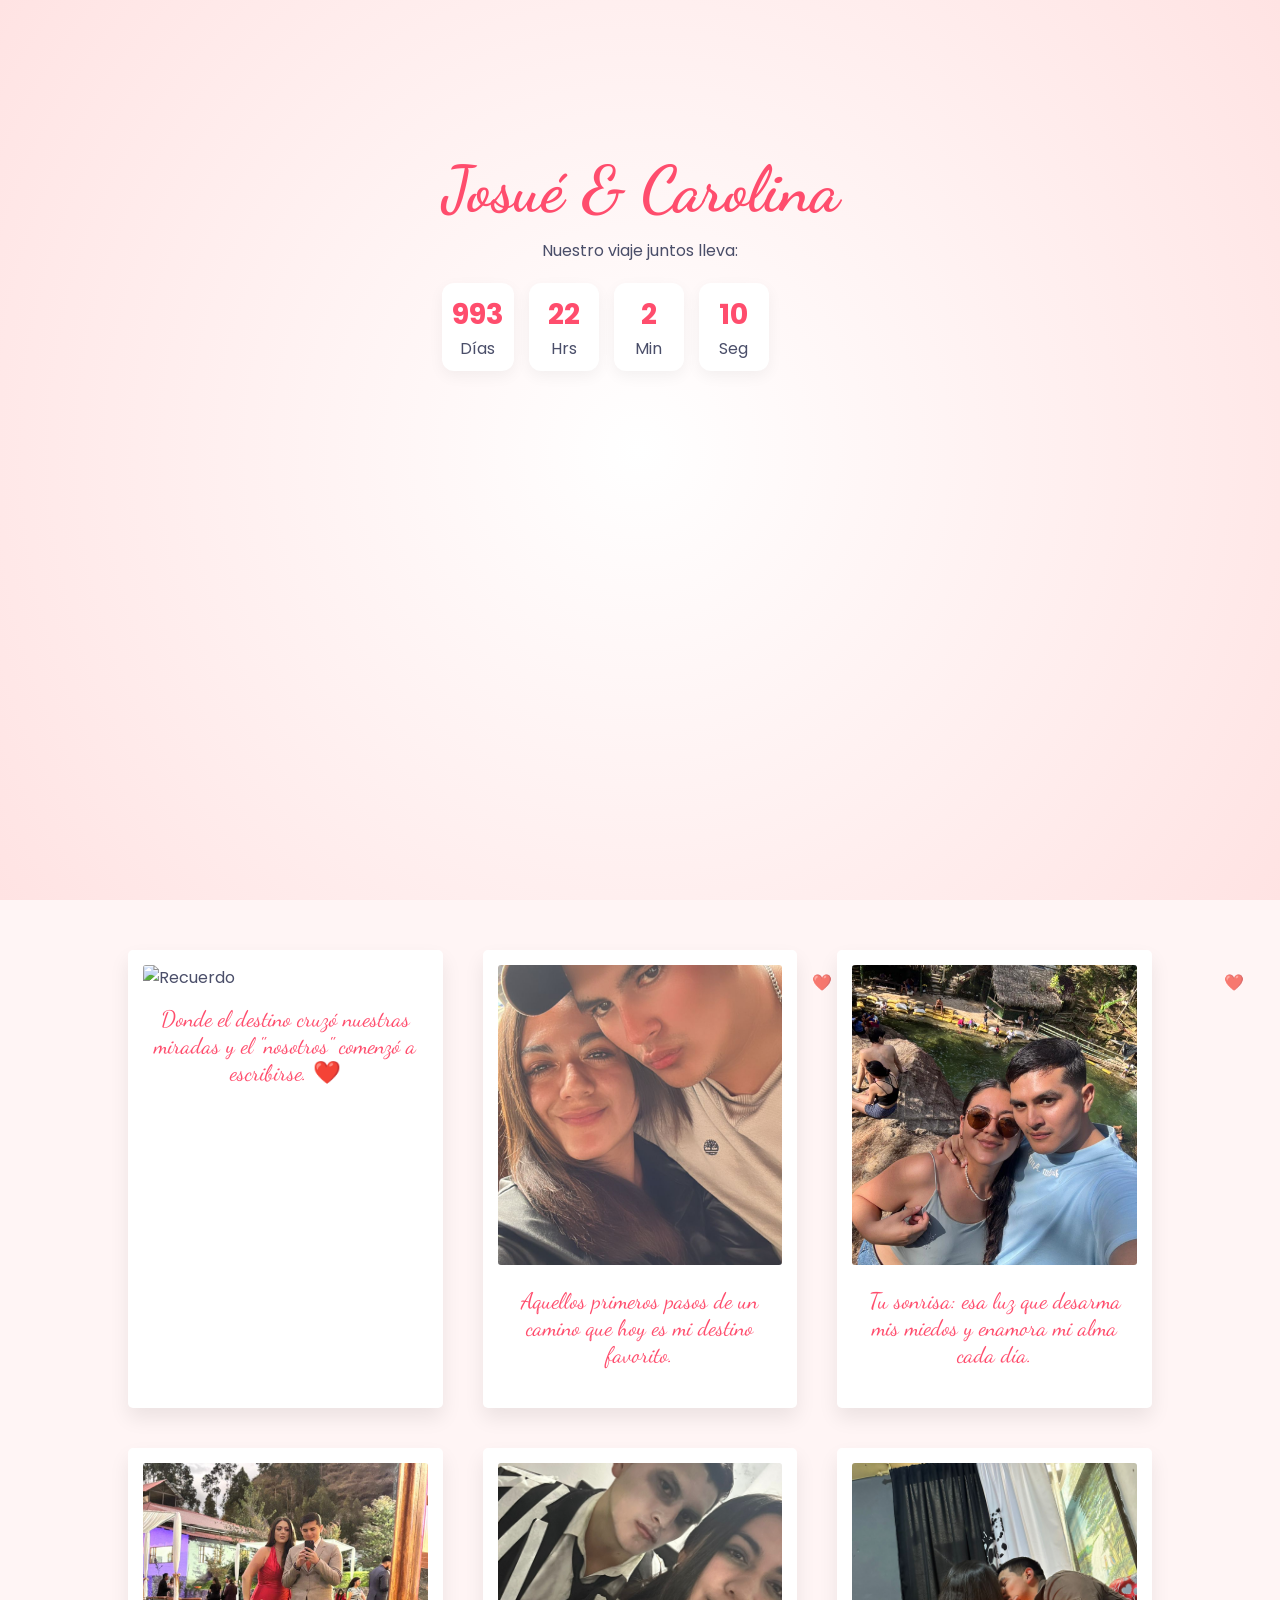
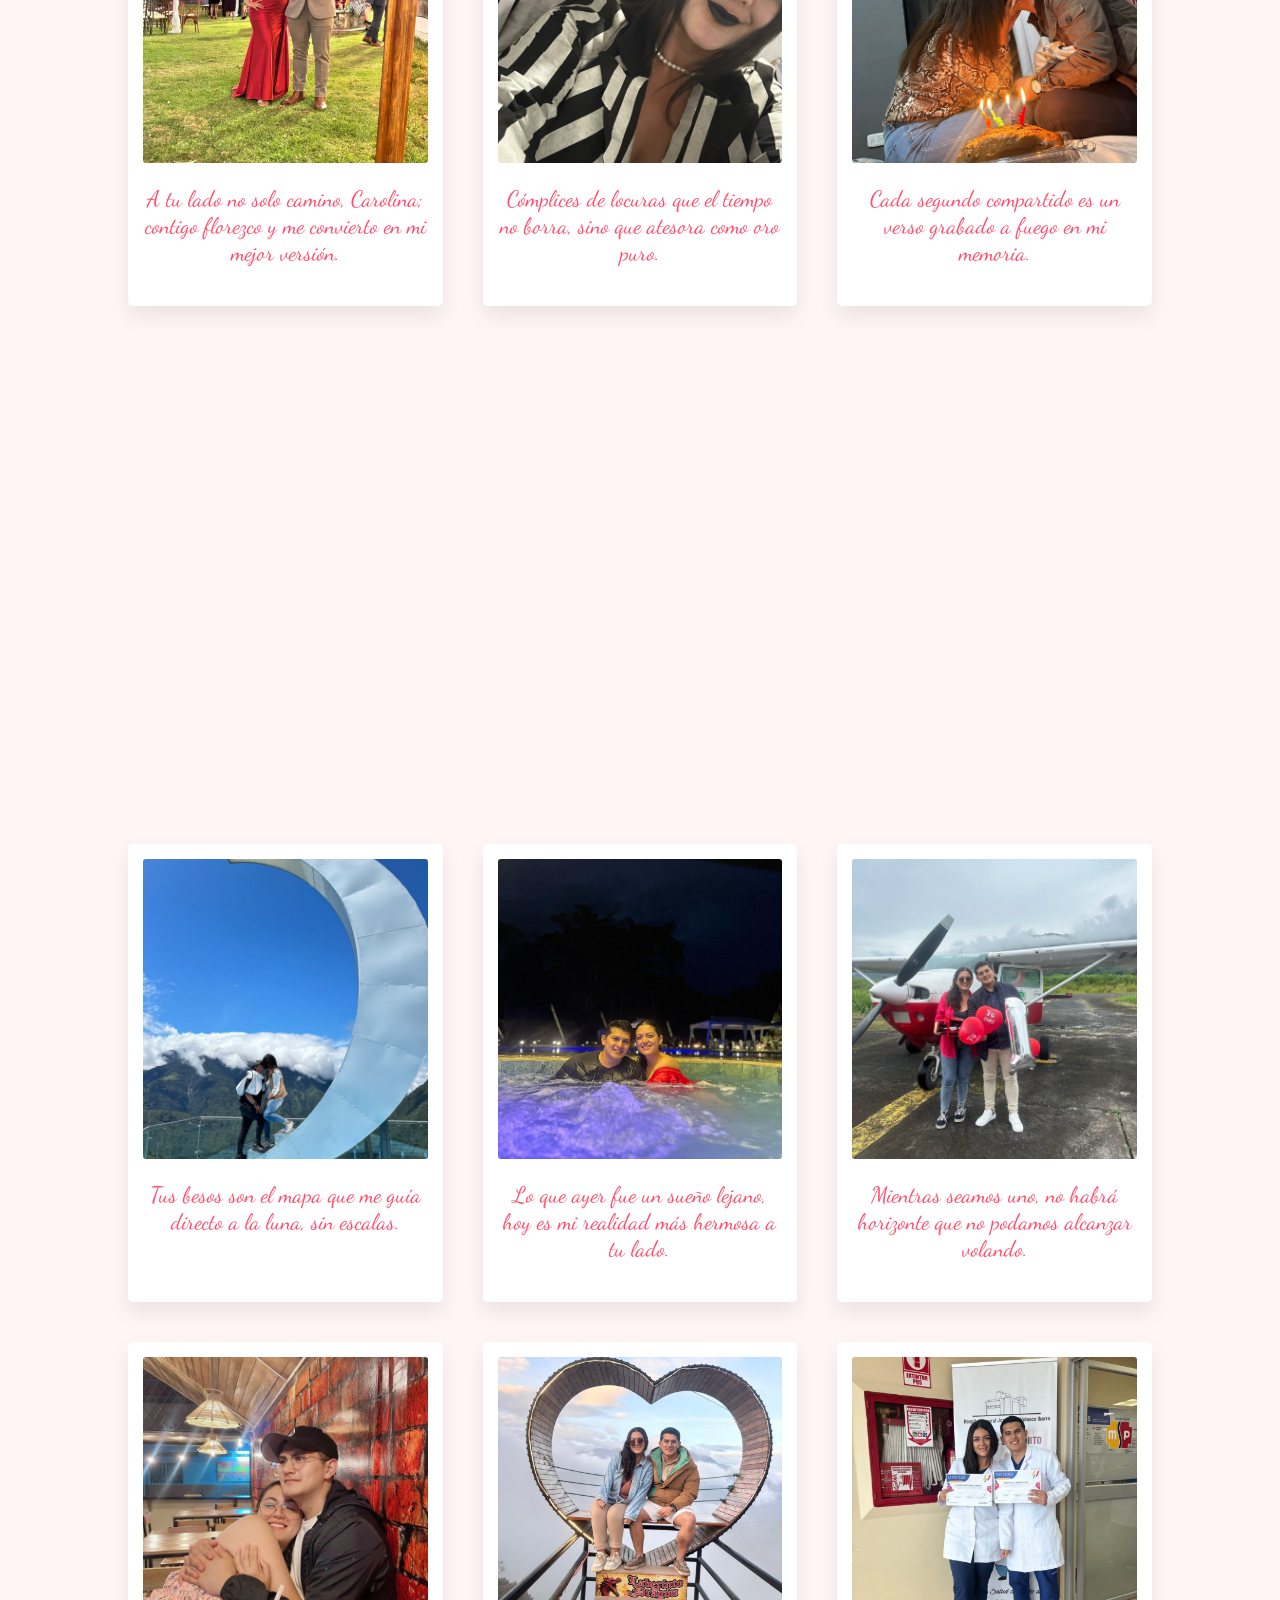
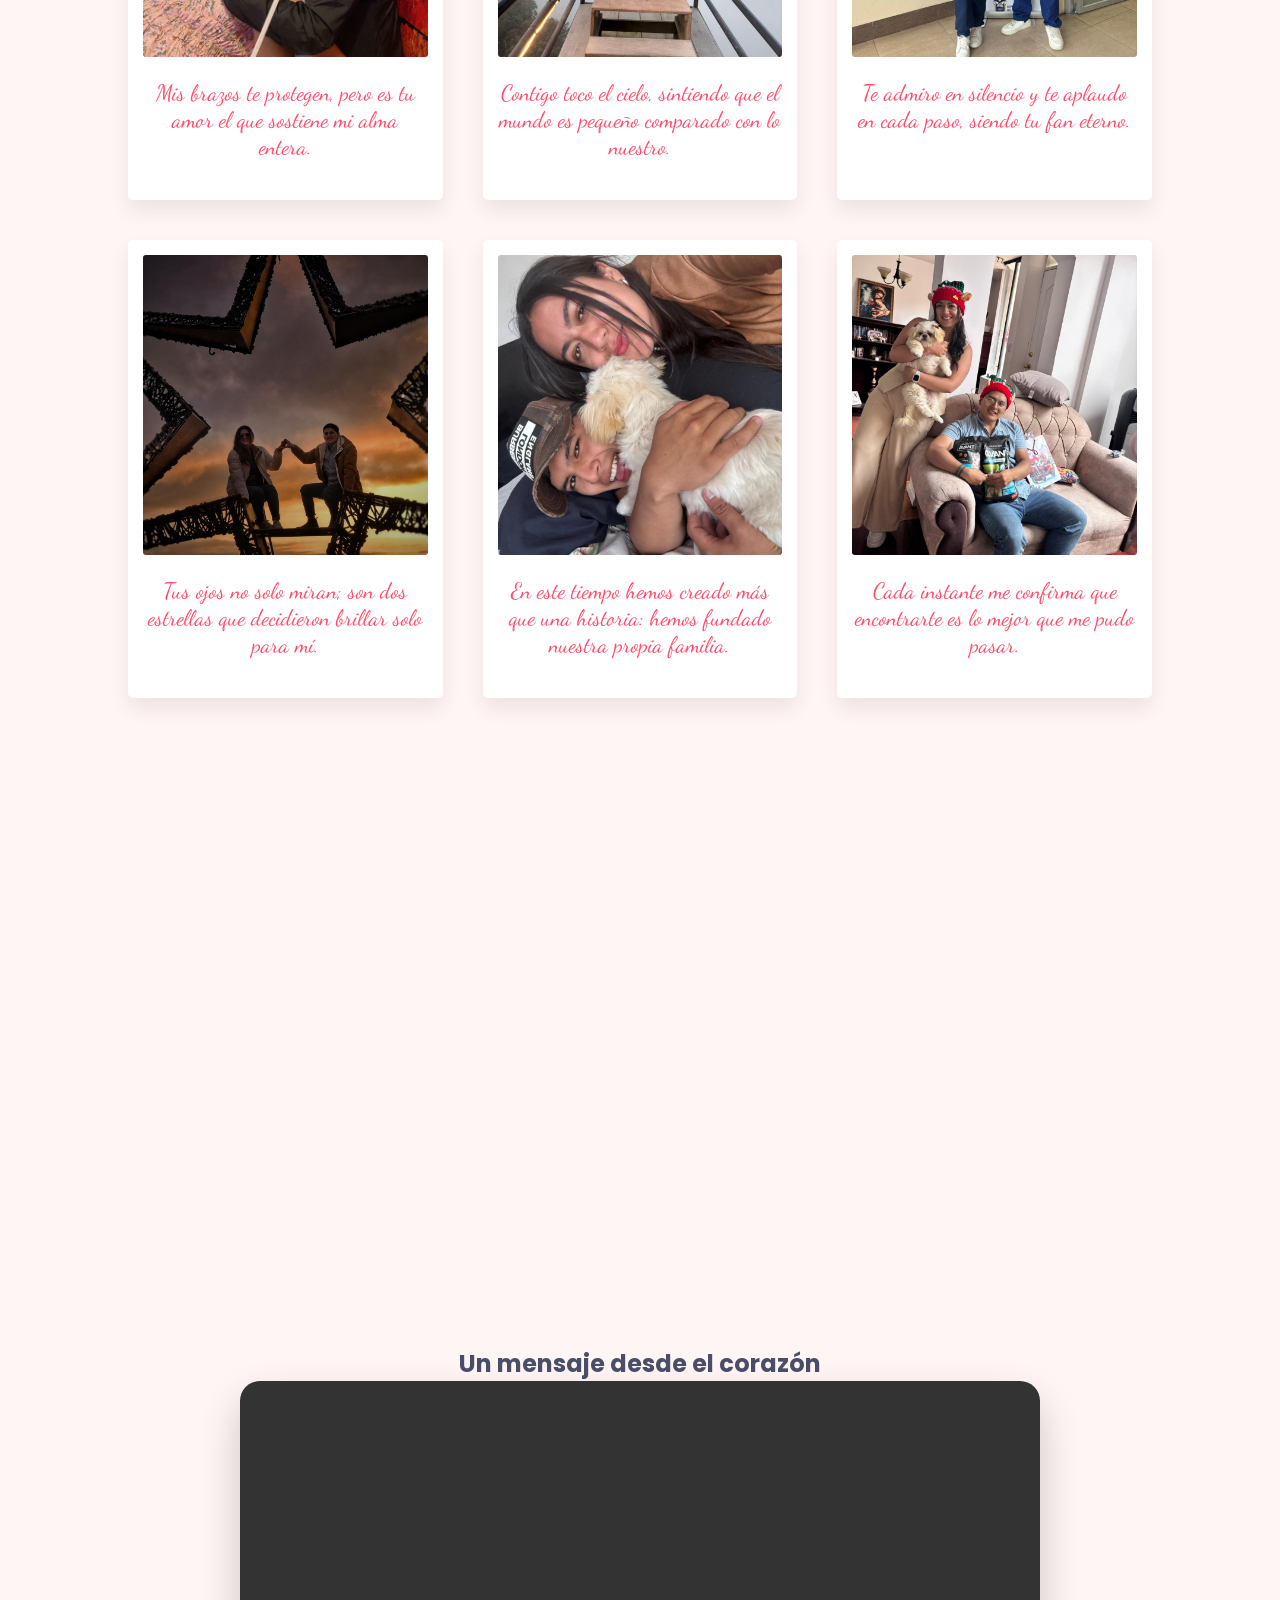
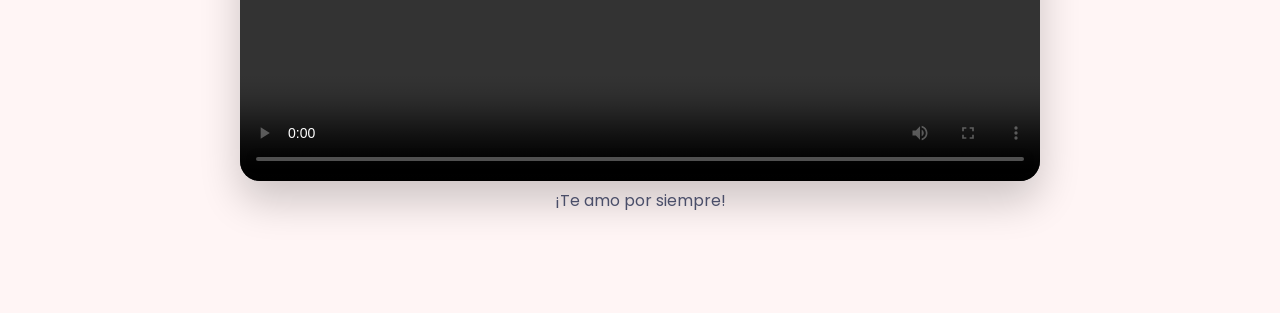
==== index.html @ 1341427d "v1 v1 falta video" ====
<!DOCTYPE html>
<html lang="es">
<head>
    <meta charset="UTF-8">
    <meta name="viewport" content="width=device-width, initial-scale=1.0">
    <title>Feliz 2do Aniversario - J & C</title>
    <link rel="stylesheet" href="estilos.css">
    <link href="https://fonts.googleapis.com/css2?family=Dancing+Script:wght@600&family=Poppins:wght@300;400;600&display=swap" rel="stylesheet">
</head>
<body>

    <div id="heart-container"></div>

    <header class="hero">
        <div class="hero-content">
            <h1 class="main-title">Josué & Carolina</h1>
            <p class="subtitle">Nuestro viaje juntos lleva:</p>
            
            <div id="timer" class="timer">
                <div class="timer-segment"><span id="days">00</span><p>Días</p></div>
                <div class="timer-segment"><span id="hours">00</span><p>Hrs</p></div>
                <div class="timer-segment"><span id="minutes">00</span><p>Min</p></div>
                <div class="timer-segment"><span id="seconds">00</span><p>Seg</p></div>
            </div>

            <div class="spotify-card">
                <iframe data-testid="embed-iframe" style="border-radius:12px" src="https://open.spotify.com/embed/track/3kcr3teEgyTOVIAxMPOPeO?utm_source=generator" width="100%" height="352" frameBorder="0" allowfullscreen="" allow="autoplay; clipboard-write; encrypted-media; fullscreen; picture-in-picture" loading="lazy"></iframe>            </div>
        </div>
    </header>

    <main id="gallery" class="photo-grid"></main>

    <section class="video-container">
        <h2>Un mensaje desde el corazón</h2>
        <div class="video-box">
            <video controls>
                <source src="images/nuestro-video.mp4" type="video/mp4">
            </video>
        </div>
        <p class="final-tag">¡Te amo por siempre!</p>
    </section>

    <script src="efectos.js"></script>
</body>
</html>
---- estilos.css ----
:root {
    --bg-color: #fff5f5;
    --accent: #ff4d6d;
    --text: #4a4e69;
}

* { margin: 0; padding: 0; box-sizing: border-box; scroll-behavior: smooth; }

body {
    background-color: var(--bg-color);
    font-family: 'Poppins', sans-serif;
    color: var(--text);
    overflow-x: hidden;
}

.main-title {
    font-family: 'Dancing Script', cursive;
    font-size: 4rem;
    color: var(--accent);
    margin-bottom: 10px;
}

.hero {
    height: 100vh;
    display: flex;
    flex-direction: column;
    justify-content: center;
    align-items: center;
    text-align: center;
    background: radial-gradient(circle, #ffffff 0%, #ffe3e3 100%);
}

/* Grilla de fotos */
.photo-grid {
    display: grid;
    grid-template-columns: repeat(auto-fit, minmax(300px, 1fr));
    gap: 40px;
    padding: 50px 10%;
    max-width: 1400px;
    margin: 0 auto;
}

/* Estilo de cada tarjeta de foto */
.photo-card {
    background: white;
    padding: 15px;
    padding-bottom: 40px; /* Espacio para el texto tipo Polaroid */
    box-shadow: 0 10px 20px rgba(0,0,0,0.08);
    border-radius: 5px;
    opacity: 0;
    transform: translateY(50px) rotate(2deg);
    transition: all 0.8s ease-out;
}

.photo-card.visible {
    opacity: 1;
    transform: translateY(0) rotate(0deg);
}

.photo-card img {
    width: 100%;
    height: 300px;
    object-fit: cover;
    border-radius: 3px;
    margin-bottom: 15px;
}

.photo-card p {
    font-family: 'Dancing Script', cursive;
    font-size: 1.4rem;
    text-align: center;
    color: var(--accent);
}

/* Contador */
.timer { display: flex; gap: 15px; margin: 20px 0; }
.timer-segment { background: white; padding: 10px; border-radius: 12px; min-width: 70px; box-shadow: 0 5px 15px rgba(0,0,0,0.05); }
.timer-segment span { font-size: 1.8rem; font-weight: bold; color: var(--accent); }

/* Corazones */
.heart { position: fixed; top: -20px; color: var(--accent); z-index: -1; animation: fall linear forwards; }
@keyframes fall { to { transform: translateY(110vh); } }

.video-container { text-align: center; padding: 100px 20px; }
.video-box video { width: 100%; max-width: 800px; border-radius: 20px; box-shadow: 0 20px 40px rgba(0,0,0,0.2); }
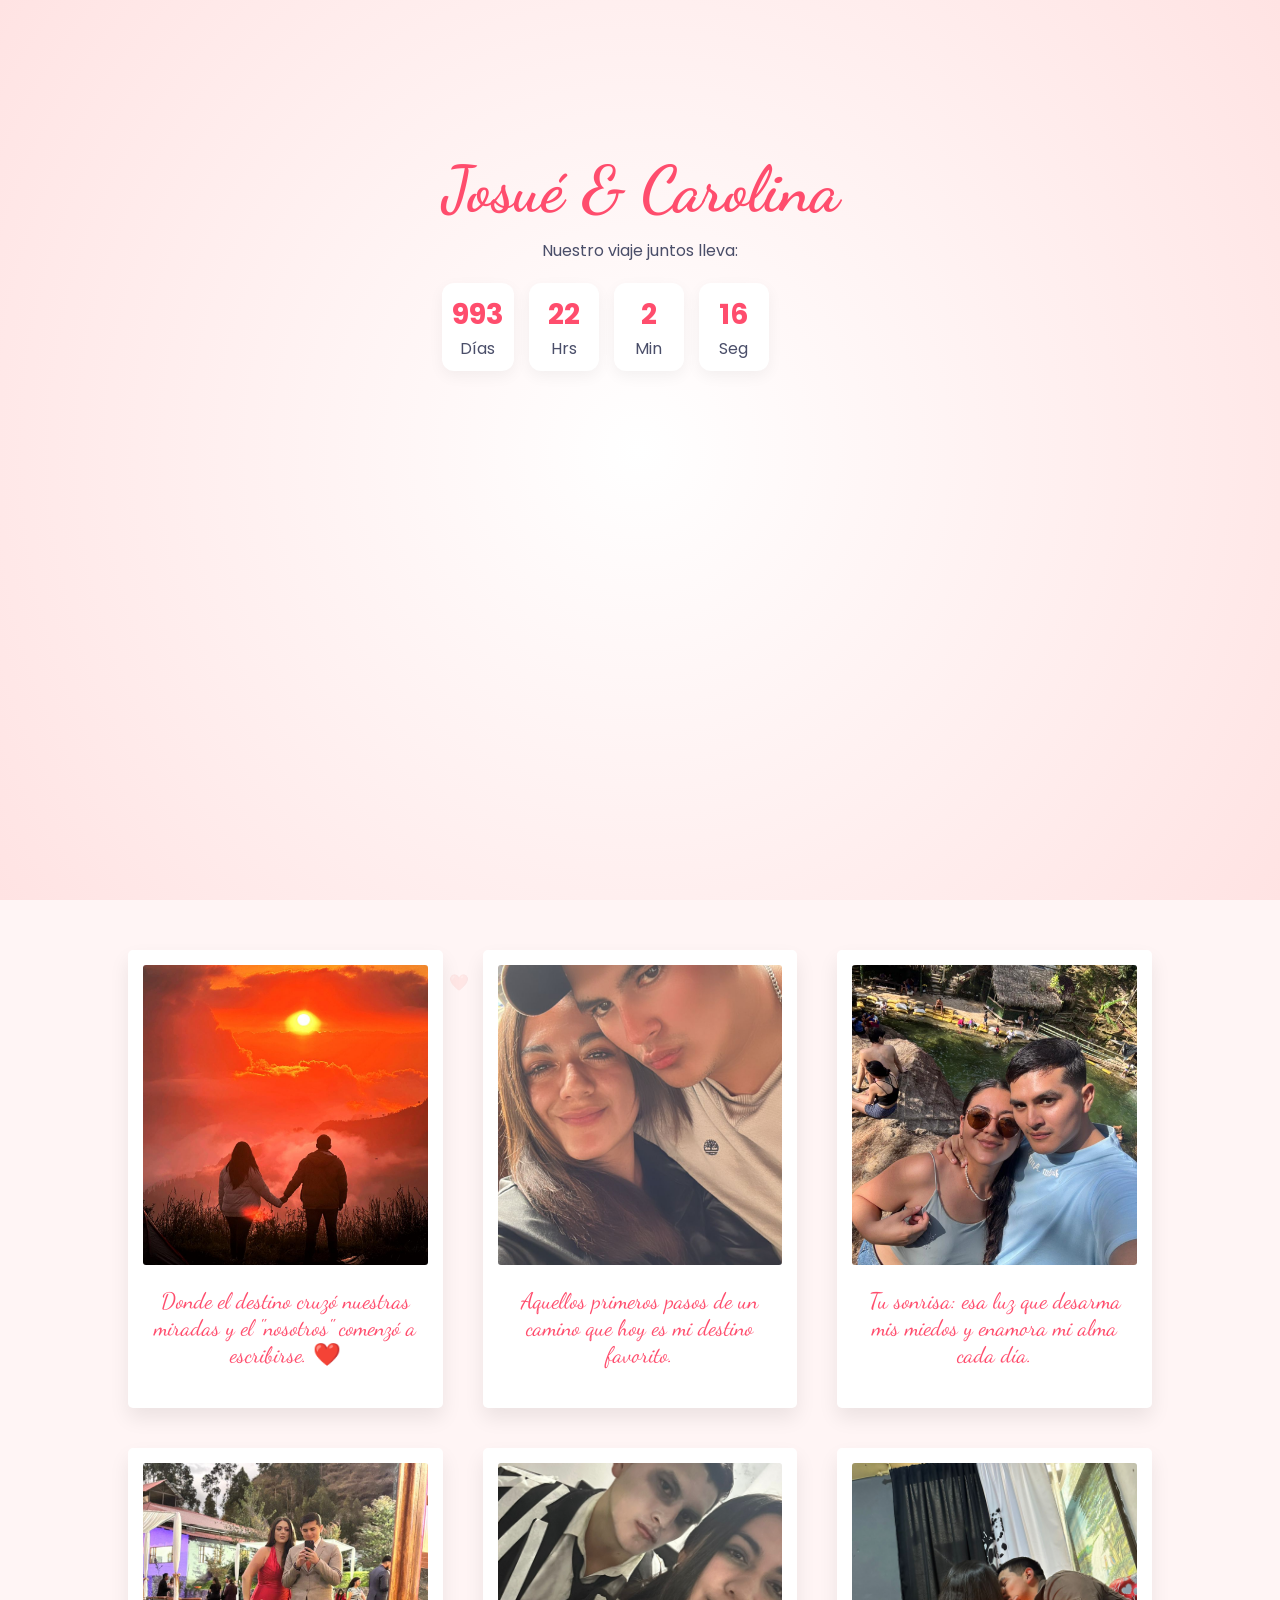
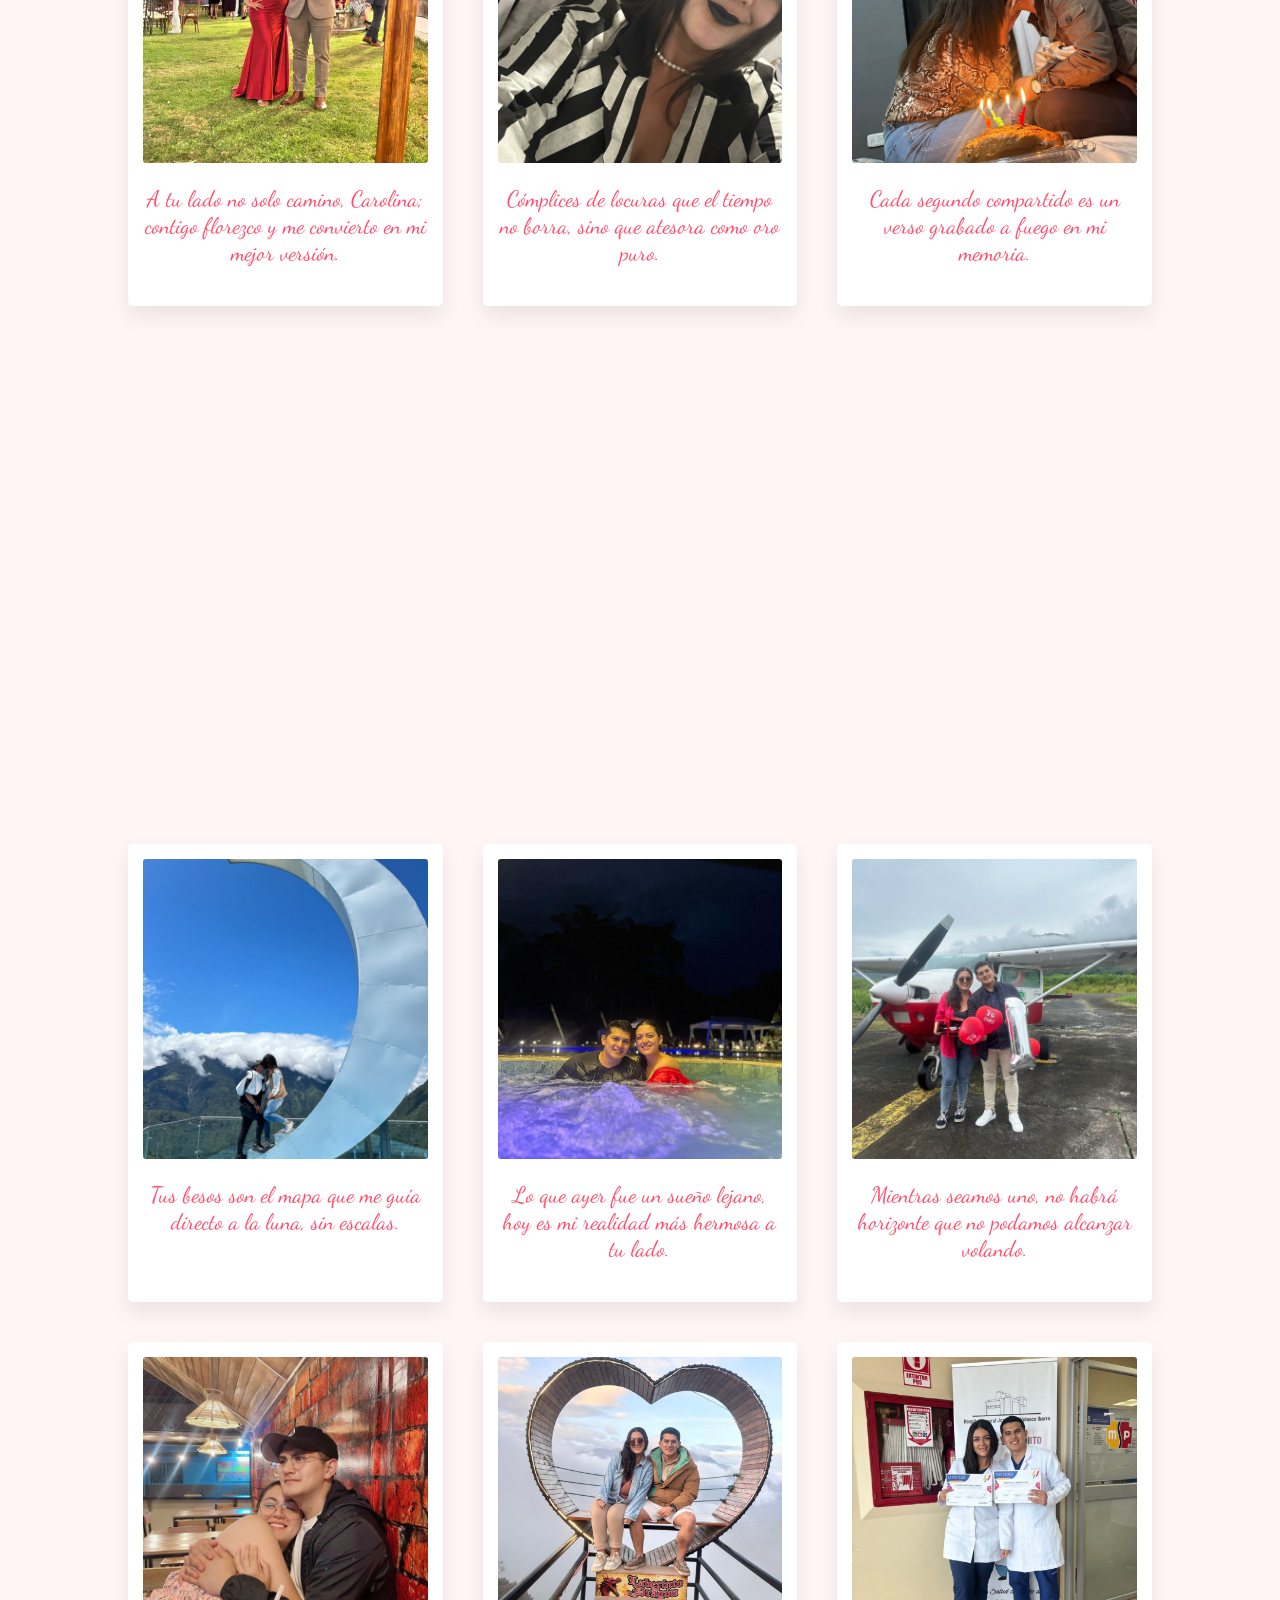
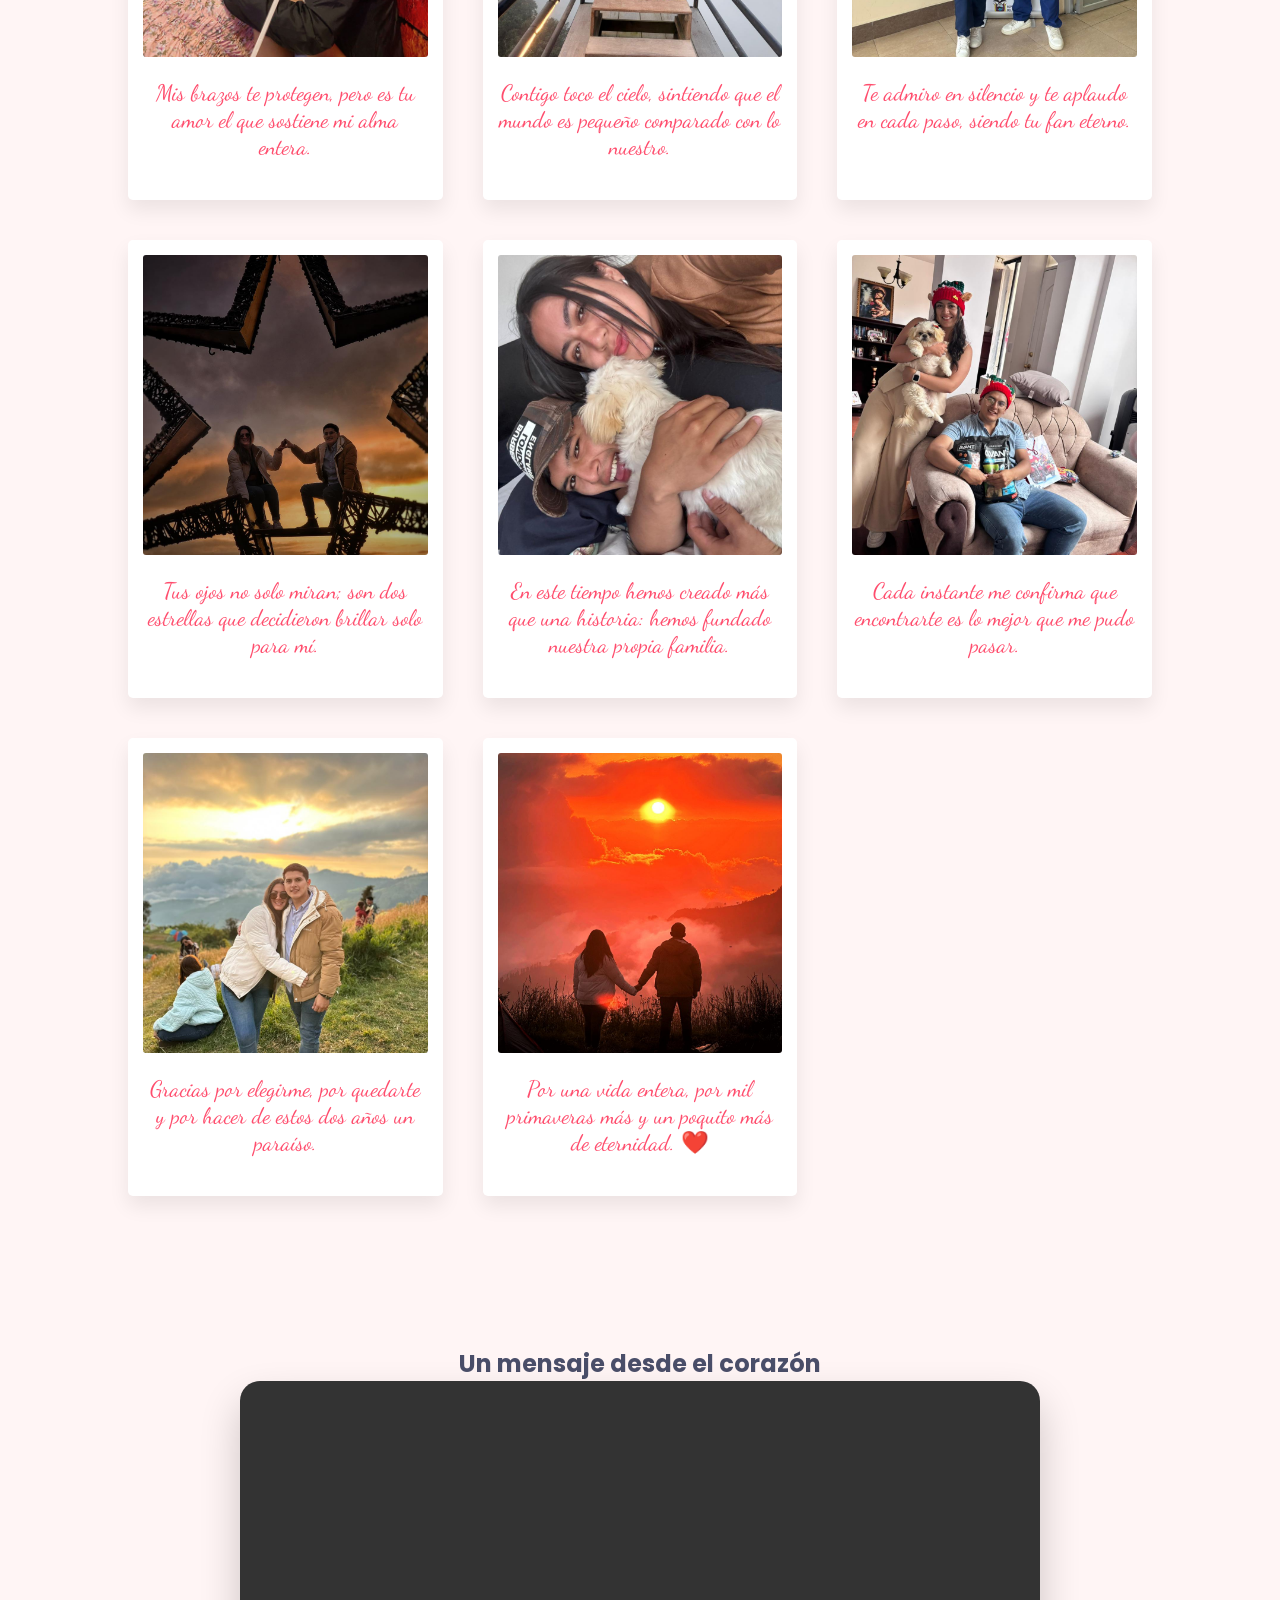
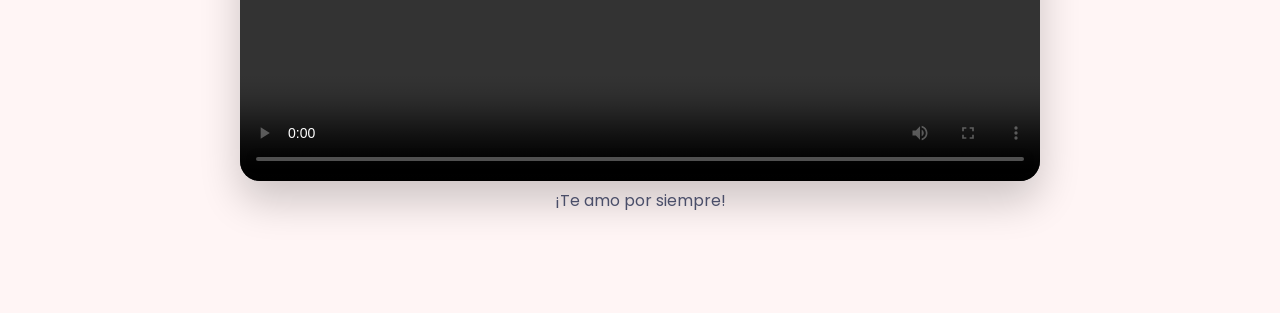
==== commit 452284c6: "Update index.html" ====
--- a/index.html
+++ b/index.html
@@ -1,6 +1,7 @@
 <!DOCTYPE html>
 <html lang="es">
 <head>
+        <link rel="icon" type="image/png" href="images/favicon.png">
     <meta charset="UTF-8">
     <meta name="viewport" content="width=device-width, initial-scale=1.0">
     <title>Feliz 2do Aniversario - J & C</title>
@@ -42,4 +43,4 @@
 
     <script src="efectos.js"></script>
 </body>
-</html>+</html>
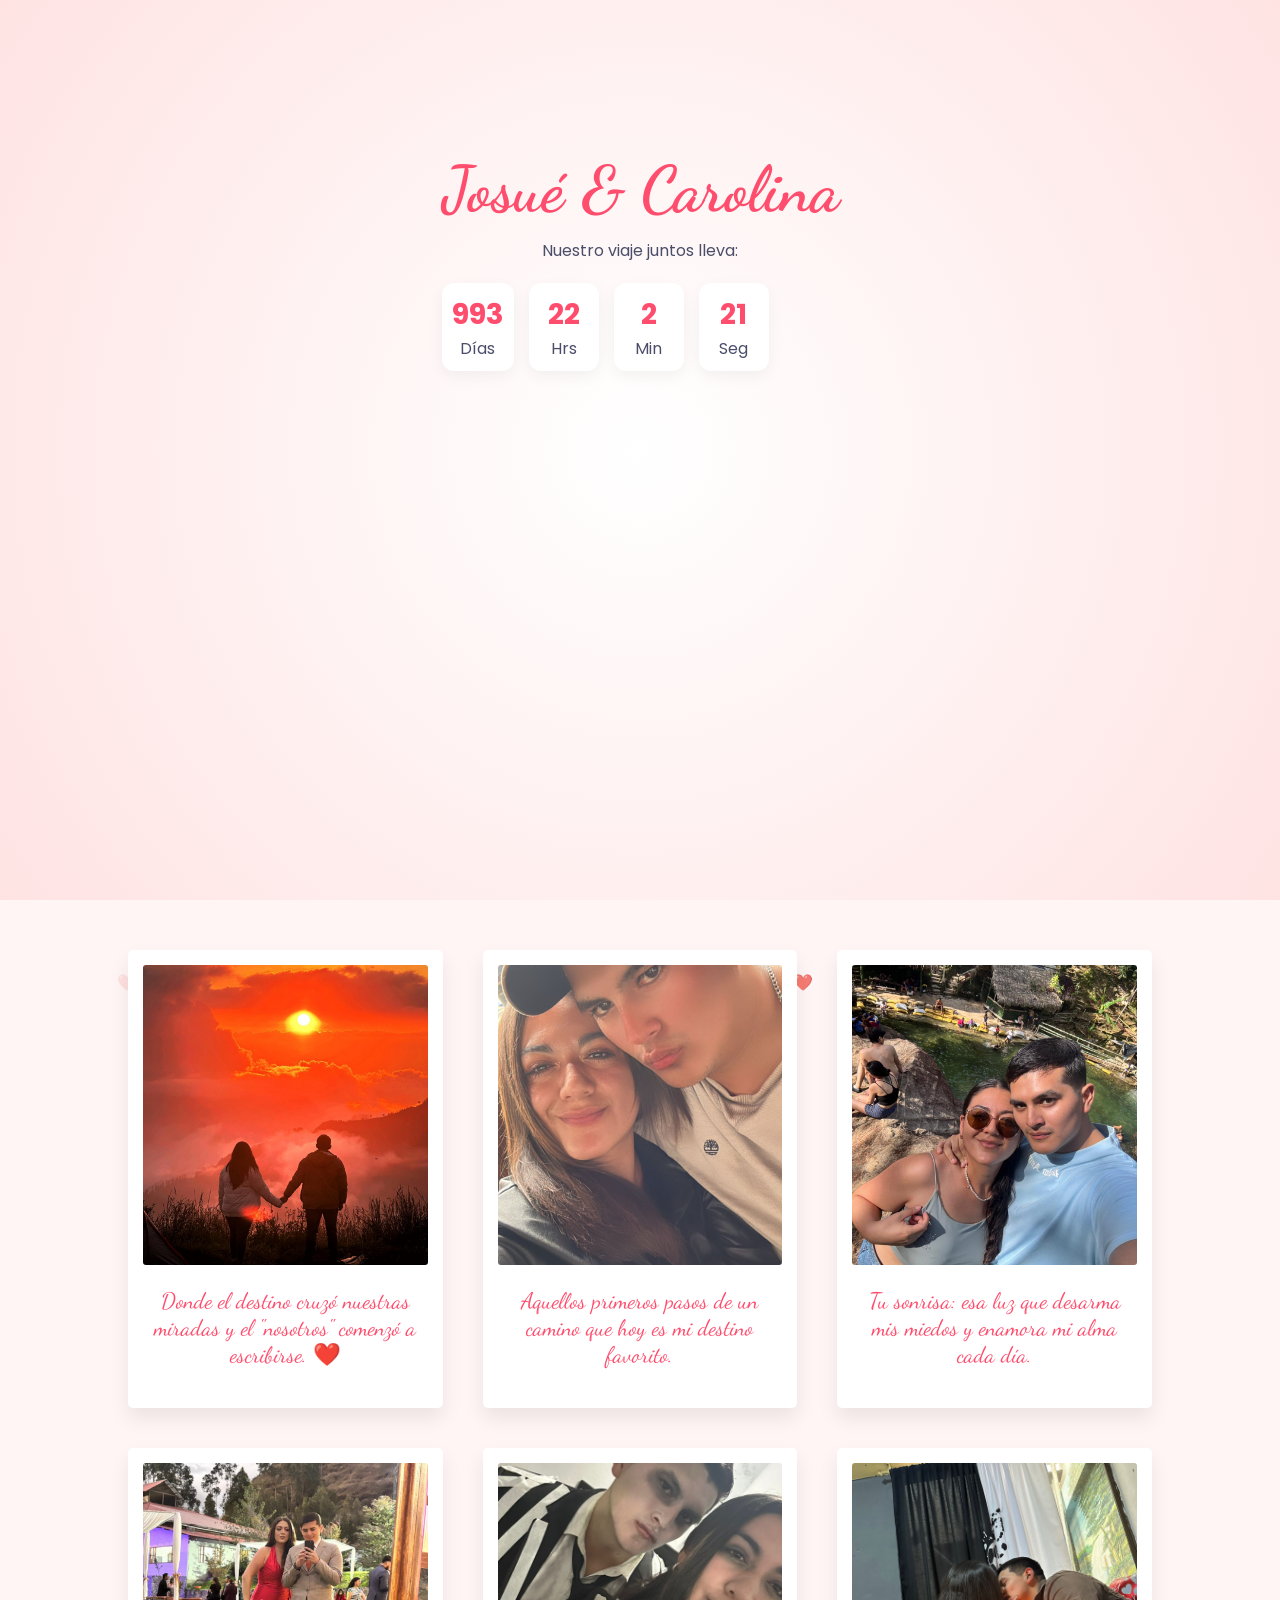
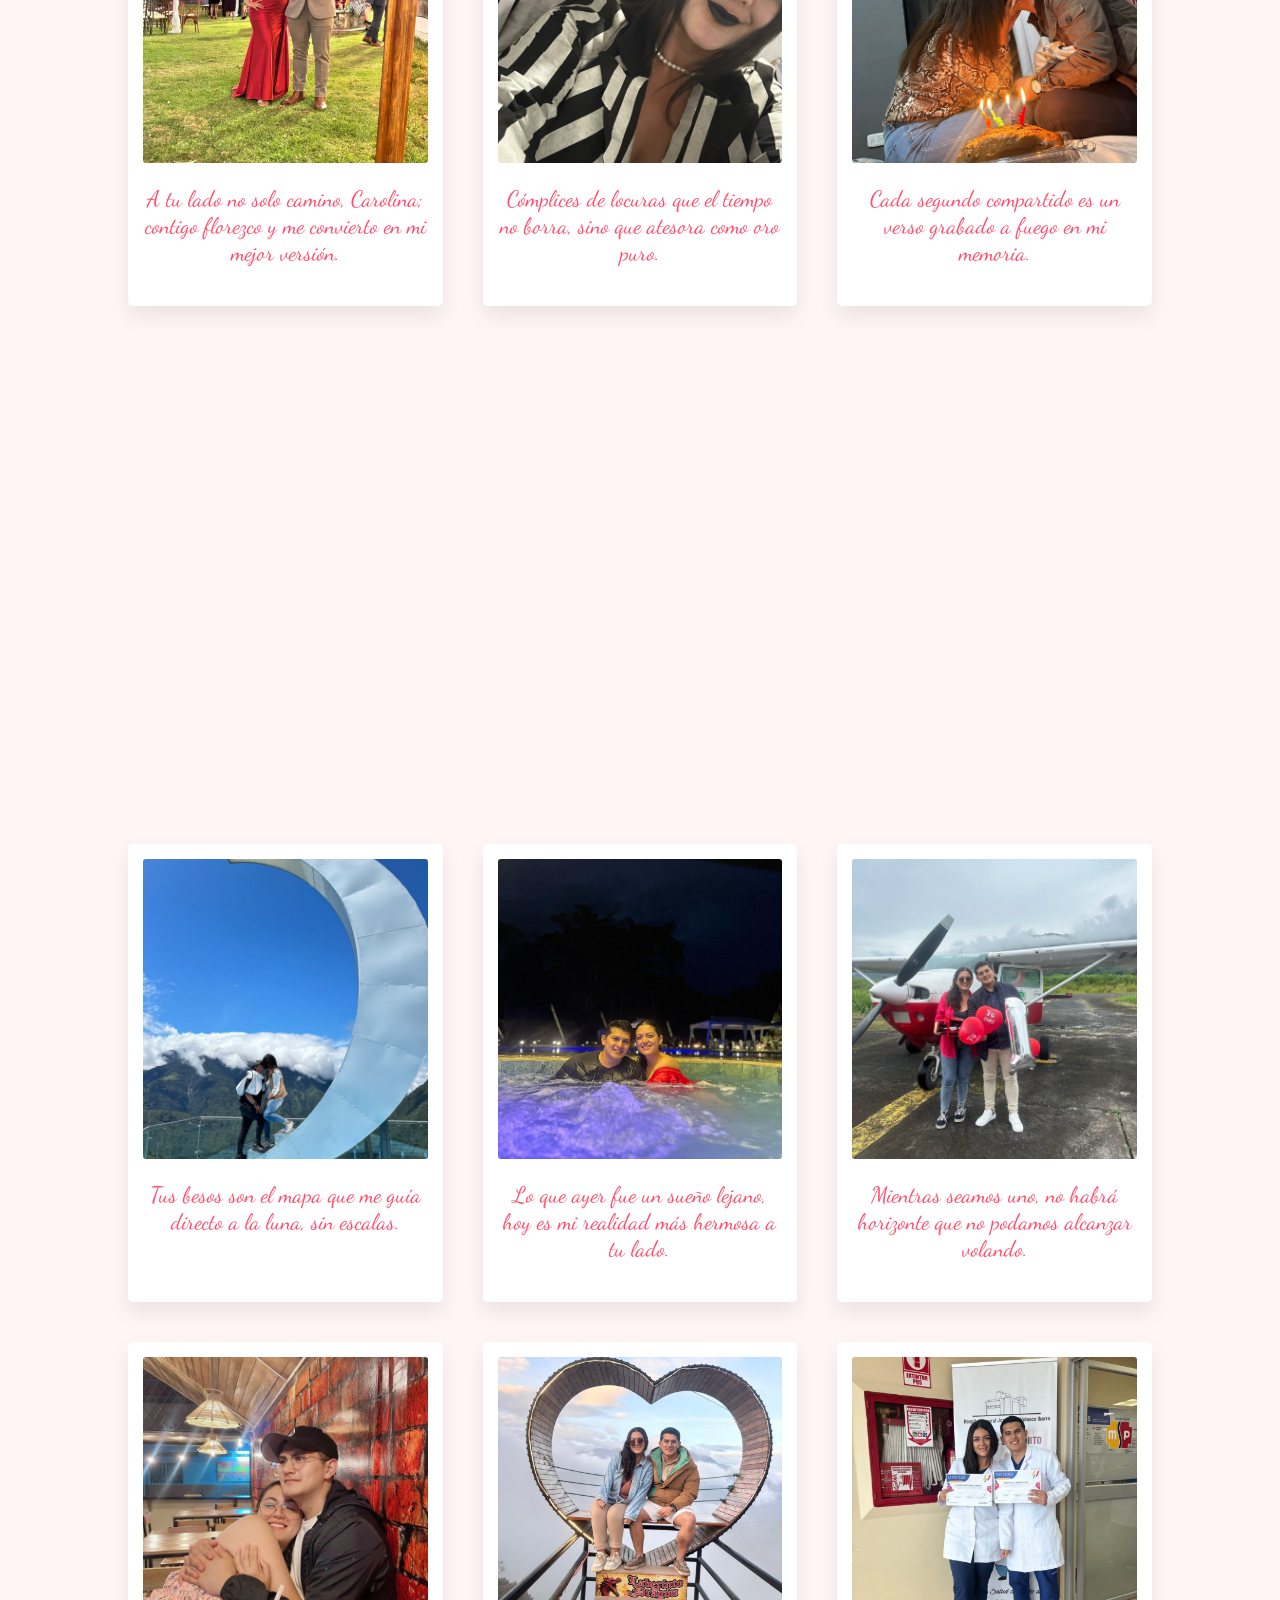
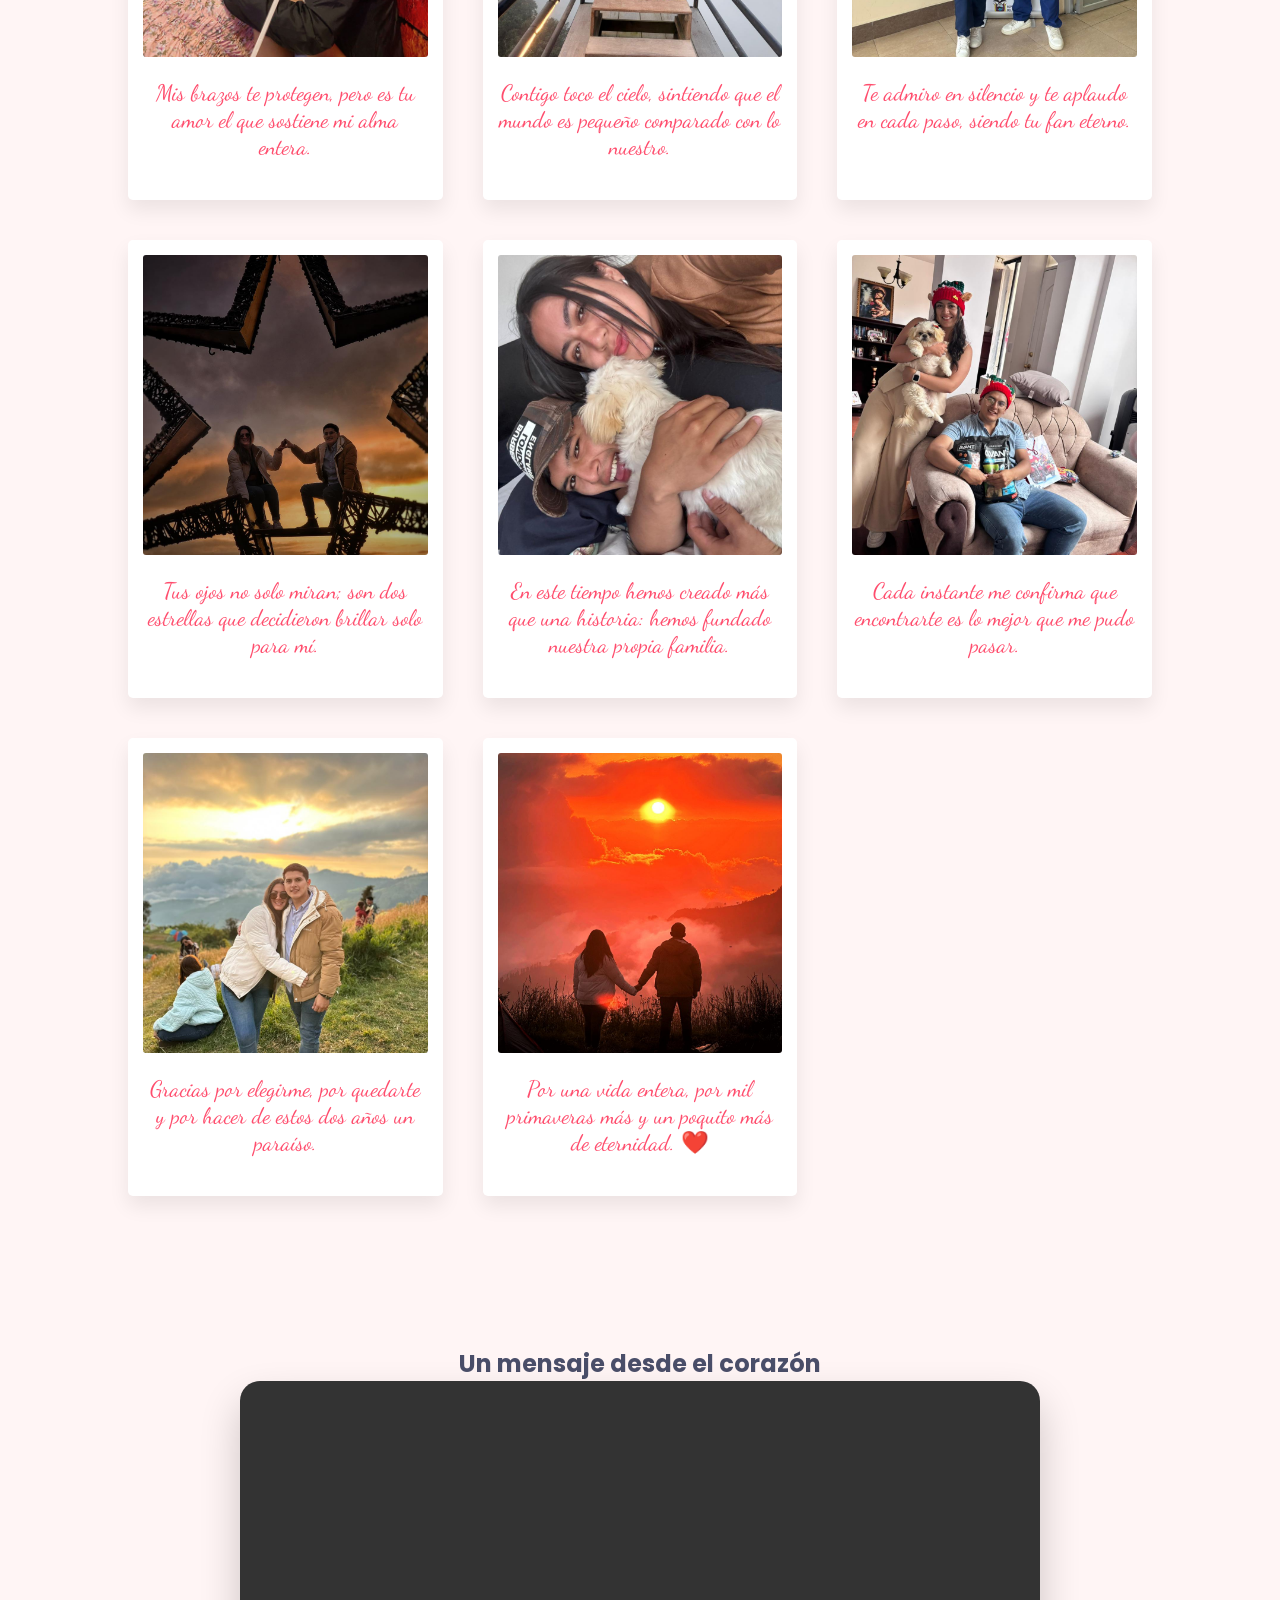
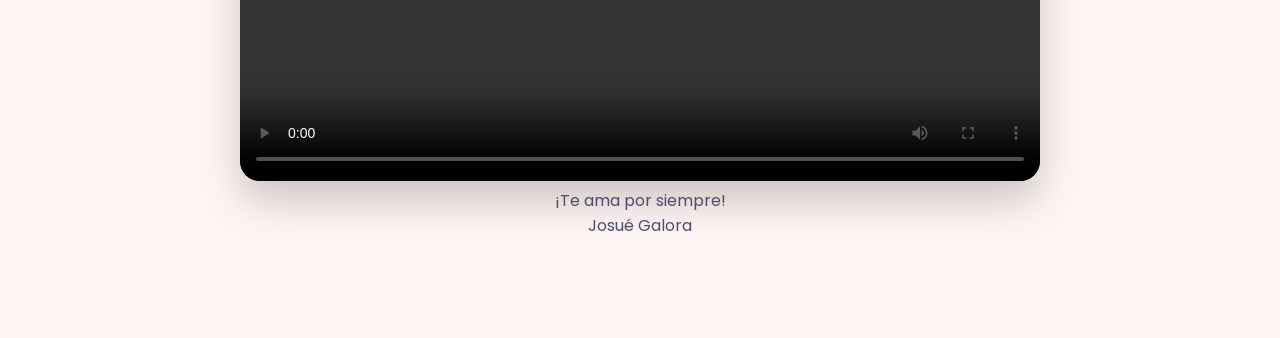
==== commit cd8d38a3: "Update index.html" ====
--- a/index.html
+++ b/index.html
@@ -35,10 +35,11 @@
         <h2>Un mensaje desde el corazón</h2>
         <div class="video-box">
             <video controls>
-                <source src="images/nuestro-video.mp4" type="video/mp4">
+                <source src="images/nuestro-video2.mp4" type="video/mp4">
             </video>
         </div>
-        <p class="final-tag">¡Te amo por siempre!</p>
+        <p class="final-tag">¡Te ama por siempre!</p>
+            <p class="final-tag">Josué Galora</p>
     </section>
 
     <script src="efectos.js"></script>
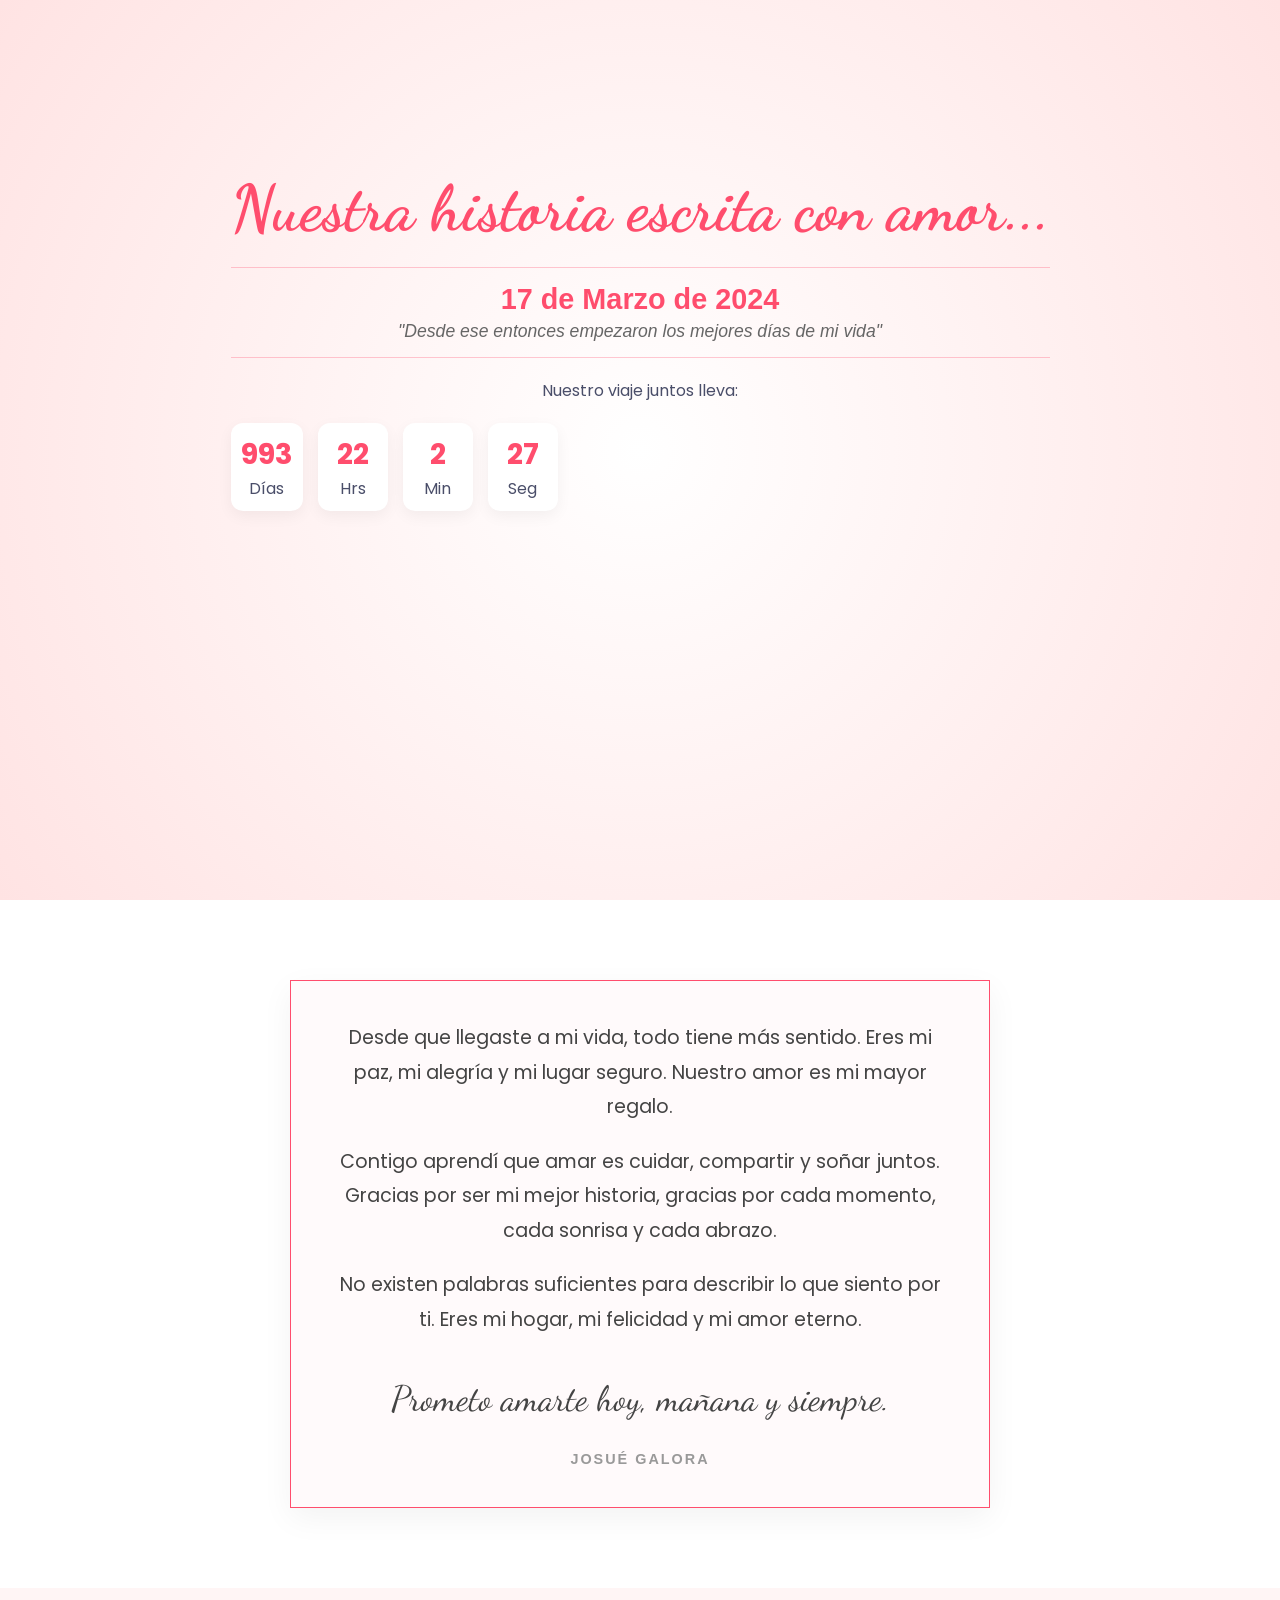
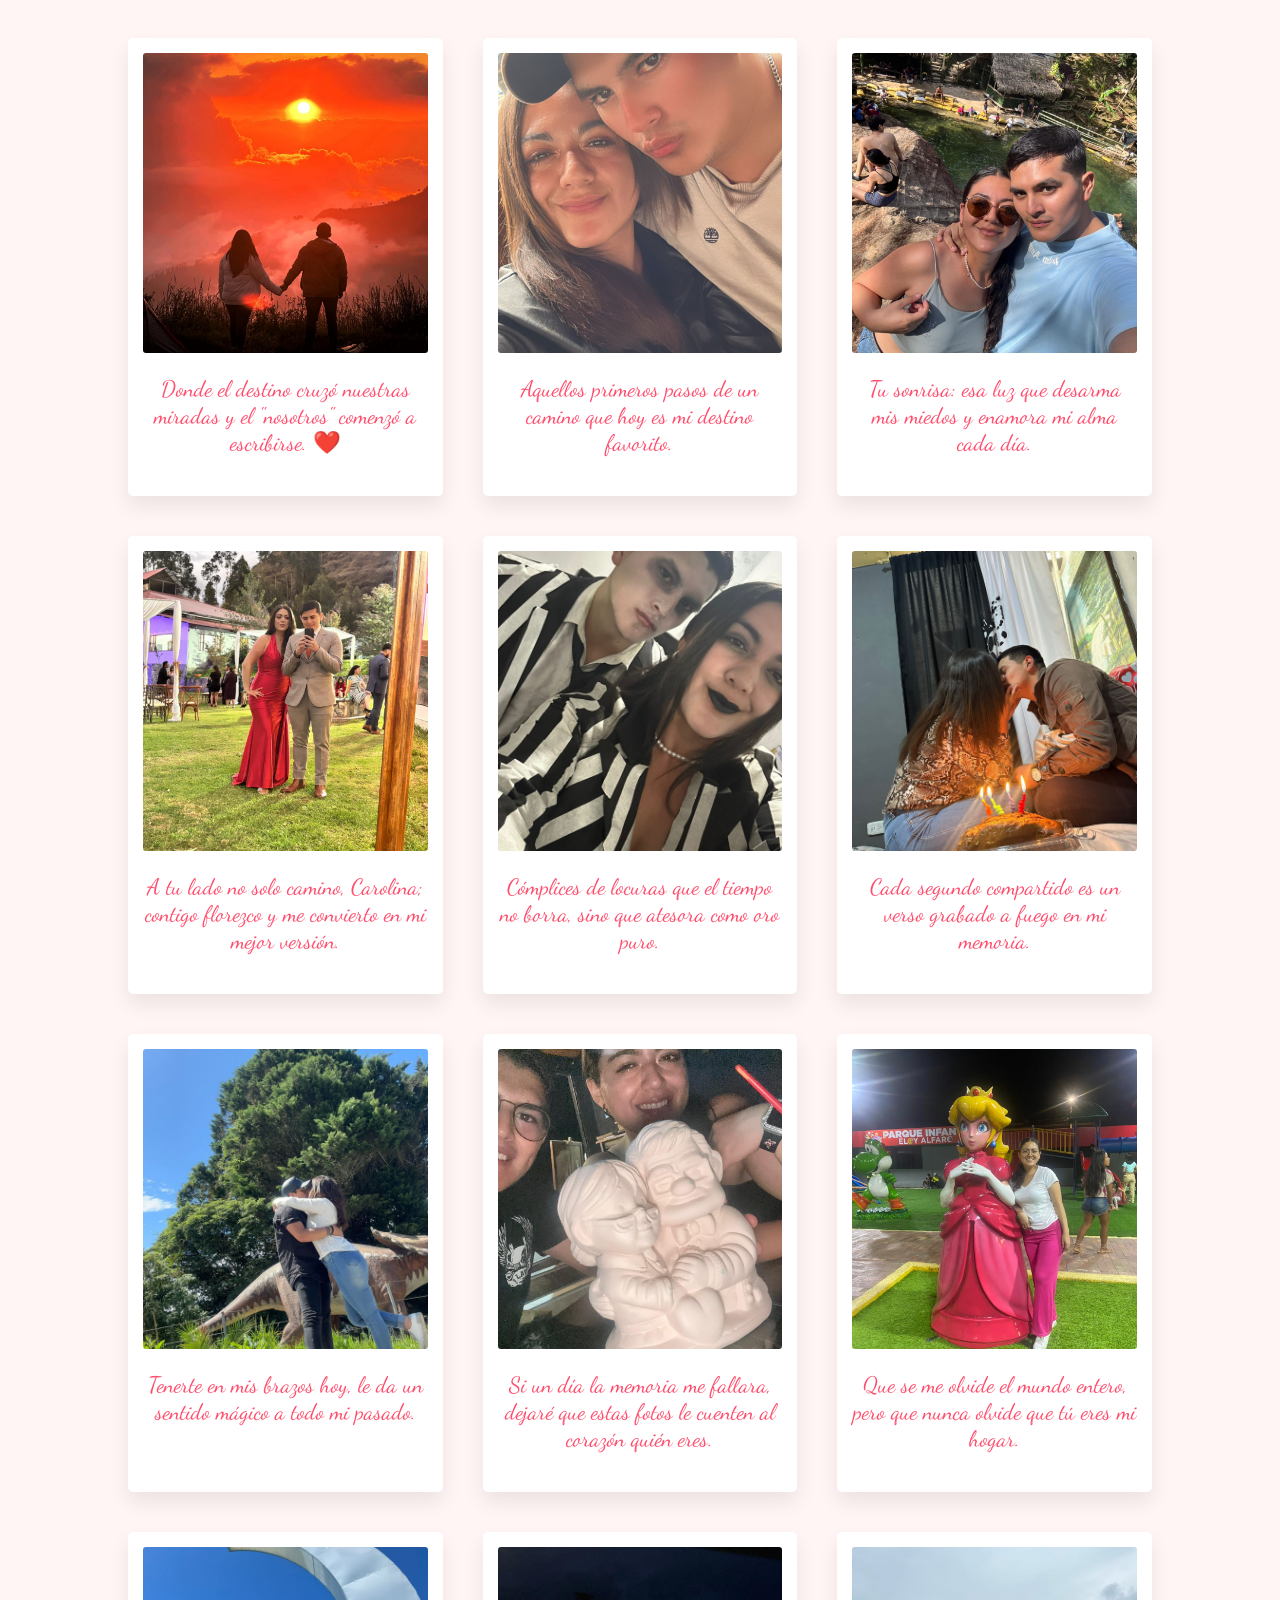
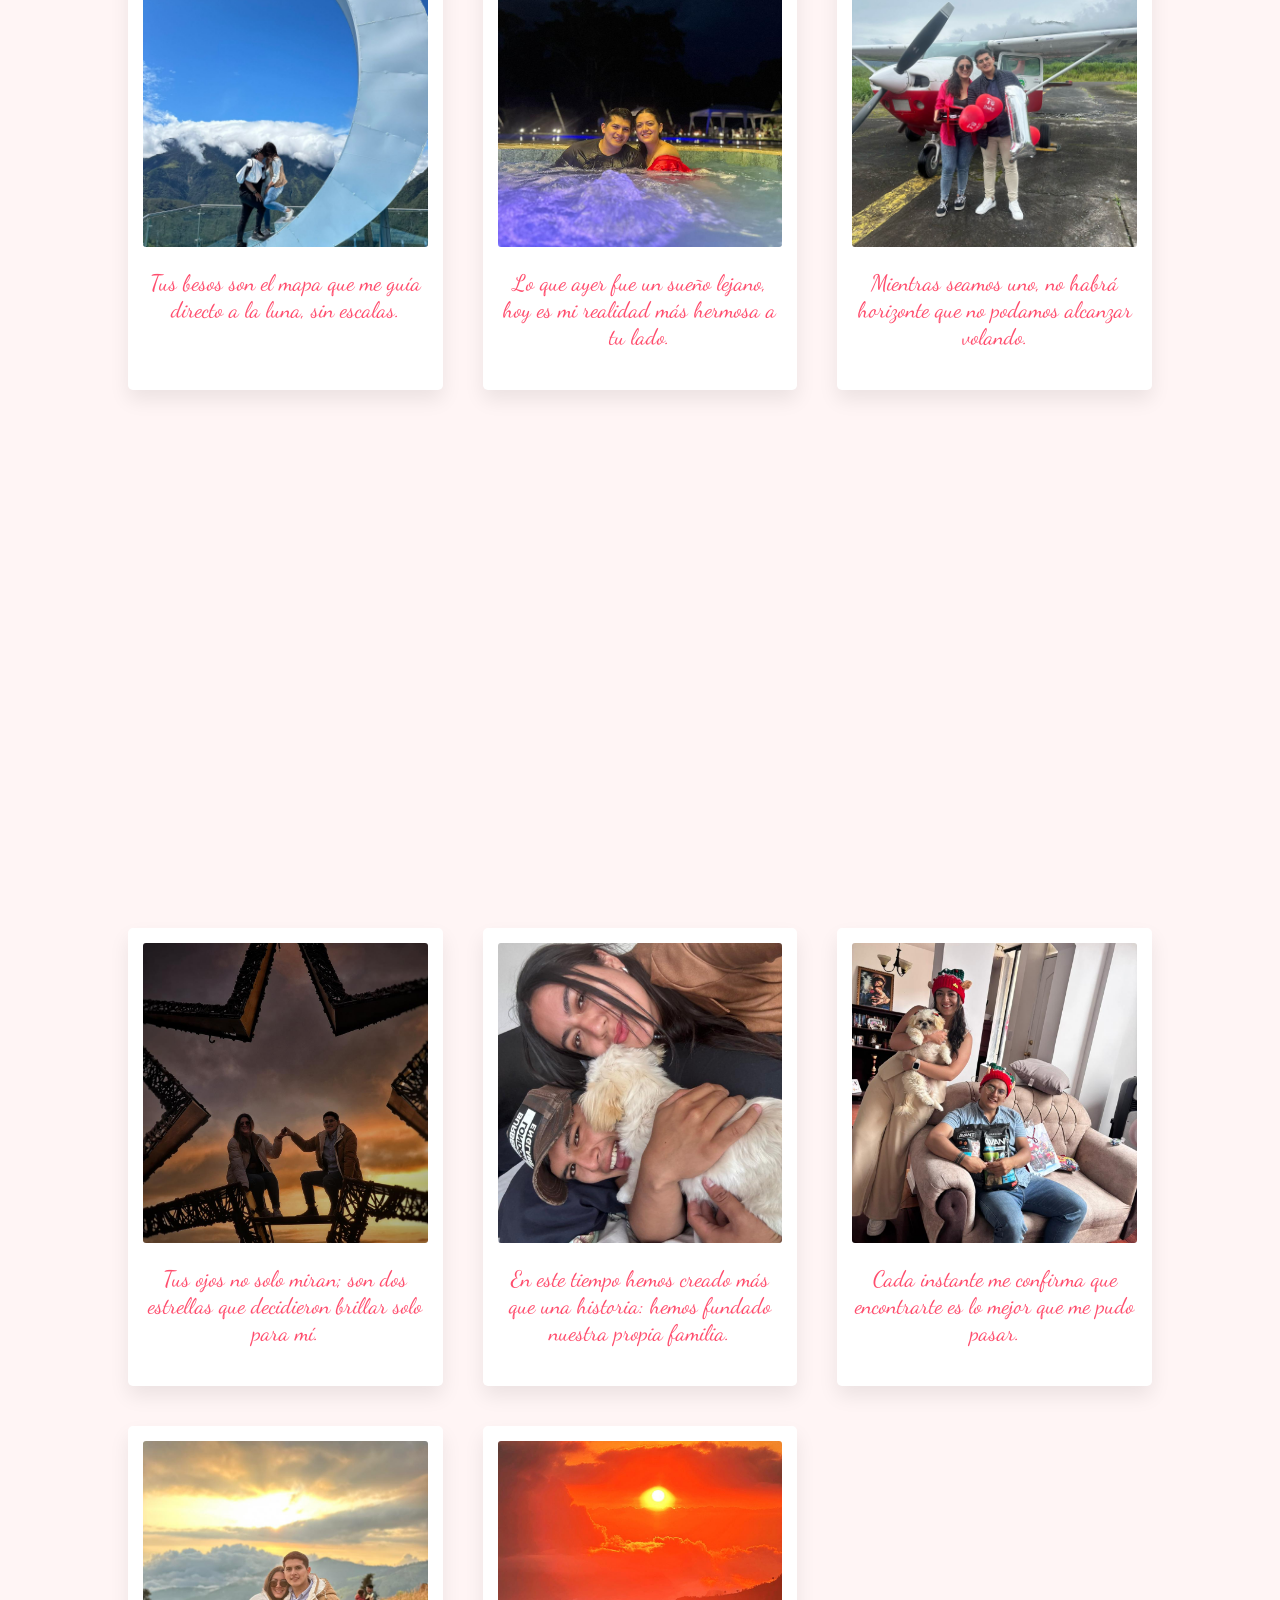
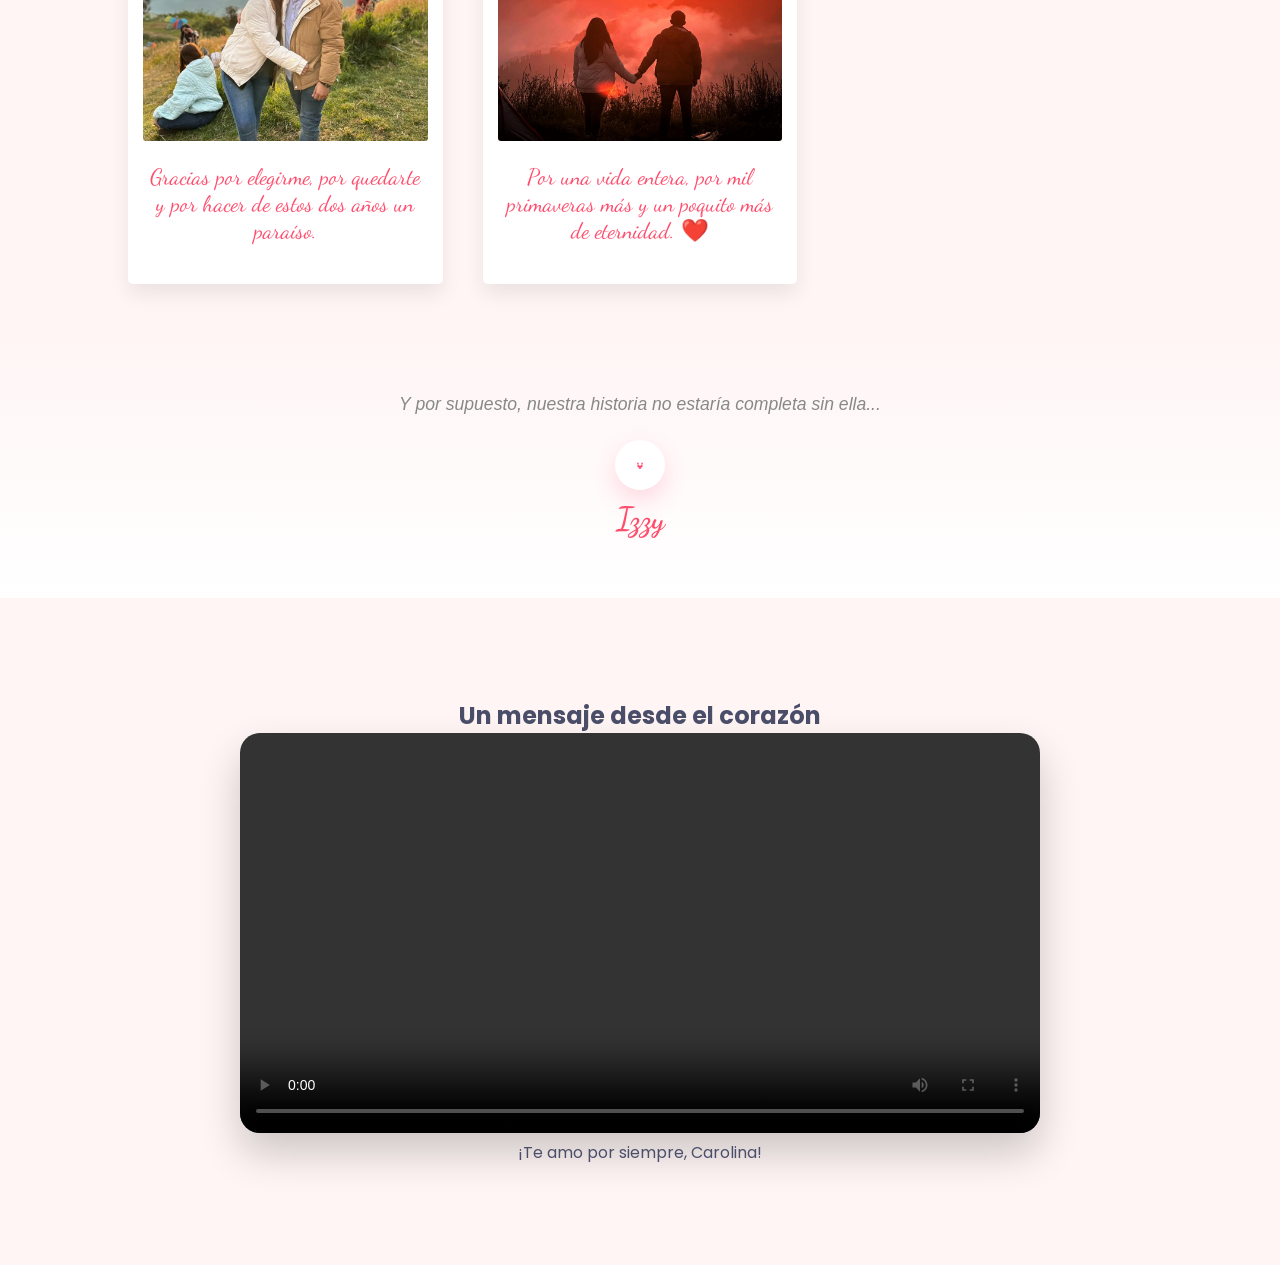
==== commit 236a5d49: "cambios finales" ====
--- a/index.html
+++ b/index.html
@@ -1,7 +1,7 @@
 <!DOCTYPE html>
 <html lang="es">
 <head>
-        <link rel="icon" type="image/png" href="images/favicon.png">
+    <link rel="icon" type="image/png" href="images/favicon.png">
     <meta charset="UTF-8">
     <meta name="viewport" content="width=device-width, initial-scale=1.0">
     <title>Feliz 2do Aniversario - J & C</title>
@@ -14,7 +14,13 @@
 
     <header class="hero">
         <div class="hero-content">
-            <h1 class="main-title">Josué & Carolina</h1>
+            <h1 class="main-title">Nuestra historia escrita con amor...</h1>
+            
+            <div class="date-highlight">
+                <p class="start-date">17 de Marzo de 2024</p>
+                <p class="date-phrase">"Desde ese entonces empezaron los mejores días de mi vida"</p>
+            </div>
+
             <p class="subtitle">Nuestro viaje juntos lleva:</p>
             
             <div id="timer" class="timer">
@@ -25,23 +31,46 @@
             </div>
 
             <div class="spotify-card">
-                <iframe data-testid="embed-iframe" style="border-radius:12px" src="https://open.spotify.com/embed/track/3kcr3teEgyTOVIAxMPOPeO?utm_source=generator" width="100%" height="352" frameBorder="0" allowfullscreen="" allow="autoplay; clipboard-write; encrypted-media; fullscreen; picture-in-picture" loading="lazy"></iframe>            </div>
+                <iframe data-testid="embed-iframe" style="border-radius:12px" src="https://open.spotify.com/embed/track/3kcr3teEgyTOVIAxMPOPeO?utm_source=generator" width="100%" height="152" frameBorder="0" allowfullscreen="" allow="autoplay; clipboard-write; encrypted-media; fullscreen; picture-in-picture" loading="lazy"></iframe>            </div>
         </div>
     </header>
 
+    <section class="intro-poem-section">
+        <div class="poem-container">
+            <div class="poem-content">
+                <p>Desde que llegaste a mi vida, todo tiene más sentido. Eres mi paz, mi alegría y mi lugar seguro. Nuestro amor es mi mayor regalo.</p>
+                <p>Contigo aprendí que amar es cuidar, compartir y soñar juntos. Gracias por ser mi mejor historia, gracias por cada momento, cada sonrisa y cada abrazo.</p>
+                <p>No existen palabras suficientes para describir lo que siento por ti. Eres mi hogar, mi felicidad y mi amor eterno.</p>
+                <p class="final-promise">Prometo amarte hoy, mañana y siempre.</p>
+                <span class="signature">Josué Galora</span>
+            </div>
+        </div>
+    </section>
+
     <main id="gallery" class="photo-grid"></main>
+    <section class="izzy-section">
+        <div class="izzy-content reveal-section">
+            <p class="izzy-intro">Y por supuesto, nuestra historia no estaría completa sin ella...</p>
+            <a href="izzy.html" class="izzy-btn" title="Conoce el mundo de Izzy">
+                <svg class="paw-icon" viewBox="0 0 512 512" width="50" height="50" xmlns="http://www.w3.org/2000/svg">
+                    <path d="M256 160c-25.5 0-48.4 10.3-64.8 27.1-16.4-16.8-39.3-27.1-64.8-27.1-49.7 0-90 40.3-90 90s40.3 90 90 90c25.5 0 48.4-10.3 64.8-27.1 16.4 16.8 39.3 27.1 64.8 27.1 49.7 0 90-40.3 90-90s-40.3-90-90-90z" display="none"/>
+                    <path fill="currentColor" d="M148.5 123.6c-21.7 0-39.2 24.8-39.2 55.3s17.5 55.3 39.2 55.3 39.2-24.8 39.2-55.3-17.5-55.3-39.2-55.3zm215 0c-21.7 0-39.2 24.8-39.2 55.3s17.5 55.3 39.2 55.3 39.2-24.8 39.2-55.3-17.5-55.3-39.2-55.3zm-196.4 117c-26.4 0-47.8 27.2-47.8 60.7s21.4 60.7 47.8 60.7 47.8-27.2 47.8-60.7-21.4-60.7-47.8-60.7zm177.8 0c-26.4 0-47.8 27.2-47.8 60.7s21.4 60.7 47.8 60.7 47.8-27.2 47.8-60.7-21.4-60.7-47.8-60.7zm-89 44.3c-41.4 0-75 39.2-75 87.5s33.6 87.5 75 87.5 75-39.2 75-87.5-33.6-87.5-75-87.5z"/>
+                </svg>
+                <span class="izzy-name">Izzy</span>
+            </a>
+        </div>
+    </section>
 
     <section class="video-container">
         <h2>Un mensaje desde el corazón</h2>
         <div class="video-box">
             <video controls>
-                <source src="images/nuestro-video2.mp4" type="video/mp4">
+                <source src="images/nuestro-video.mp4" type="video/mp4">
             </video>
         </div>
-        <p class="final-tag">¡Te ama por siempre!</p>
-            <p class="final-tag">Josué Galora</p>
+        <p class="final-tag">¡Te amo por siempre, Carolina!</p>
     </section>
 
     <script src="efectos.js"></script>
 </body>
-</html>
+</html>
--- a/estilos.css
+++ b/estilos.css
@@ -82,4 +82,200 @@
 @keyframes fall { to { transform: translateY(110vh); } }
 
 .video-container { text-align: center; padding: 100px 20px; }
-.video-box video { width: 100%; max-width: 800px; border-radius: 20px; box-shadow: 0 20px 40px rgba(0,0,0,0.2); }+.video-box video { width: 100%; max-width: 800px; border-radius: 20px; box-shadow: 0 20px 40px rgba(0,0,0,0.2); }
+/* Estilos extra para el Header mejorado */
+.date-highlight {
+    margin: 20px 0;
+    padding: 15px;
+    border-top: 1px solid rgba(255, 77, 109, 0.3);
+    border-bottom: 1px solid rgba(255, 77, 109, 0.3);
+}
+
+.start-date {
+    font-size: 1.8rem;
+    font-weight: 600;
+    color: var(--accent);
+    margin-bottom: 5px;
+}
+
+.date-phrase {
+    font-style: italic;
+    font-size: 1.1rem;
+    color: #666;
+}
+
+/* Sección del Poema Estilo Carta */
+.intro-poem-section {
+    display: flex;
+    justify-content: center;
+    padding: 80px 20px;
+    background: #fff; /* Un blanco puro para resaltar del fondo rosado */
+}
+
+.poem-container {
+    max-width: 700px;
+    text-align: center;
+    position: relative;
+    padding: 40px;
+    border: 1px double #ff4d6d;
+    background-color: #fffafb;
+    box-shadow: 0 10px 30px rgba(0,0,0,0.05);
+}
+
+.poem-content p {
+    font-family: 'Poppins', sans-serif;
+    font-size: 1.2rem;
+    line-height: 1.8;
+    margin-bottom: 20px;
+    color: #444;
+}
+
+.final-promise {
+    font-family: 'Dancing Script', cursive !important;
+    font-size: 2.2rem !important;
+    color: var(--accent);
+    margin-top: 30px;
+}
+
+.signature {
+    display: block;
+    margin-top: 20px;
+    font-family: 'Poppins', sans-serif;
+    font-weight: 600;
+    letter-spacing: 2px;
+    text-transform: uppercase;
+    font-size: 0.9rem;
+    color: #999;
+}
+
+/* Spotify Card más limpia */
+.spotify-card {
+    width: 100%;
+    max-width: 500px;
+    margin: 30px auto;
+    filter: drop-shadow(0 10px 15px rgba(0,0,0,0.1));
+}
+
+/* Sección de Izzy */
+.izzy-section {
+    padding: 60px 20px;
+    text-align: center;
+    background: linear-gradient(to bottom, #fff5f5, #ffffff);
+}
+
+.izzy-intro {
+    font-family: 'Poppins', sans-serif;
+    font-size: 1.1rem;
+    color: #888;
+    margin-bottom: 25px;
+    font-style: italic;
+}
+
+.izzy-btn {
+    display: inline-flex;
+    flex-direction: column;
+    align-items: center;
+    text-decoration: none;
+    color: var(--accent); /* El rosa/rojo que estamos usando */
+    transition: transform 0.3s ease, color 0.3s ease;
+}
+
+.paw-icon {
+    background: white;
+    padding: 20px;
+    border-radius: 50%;
+    box-shadow: 0 10px 25px rgba(255, 77, 109, 0.2);
+    margin-bottom: 10px;
+    transition: all 0.3s ease;
+}
+
+.izzy-btn:hover .paw-icon {
+    transform: scale(1.1) rotate(-10deg);
+    box-shadow: 0 15px 30px rgba(255, 77, 109, 0.4);
+    background-color: #fff0f3;
+}
+
+.izzy-name {
+    font-family: 'Dancing Script', cursive;
+    font-size: 2rem;
+    font-weight: bold;
+}
+
+/* Pequeña animación de rebote para llamar la atención */
+@keyframes bouncePaw {
+    0%, 100% { transform: translateY(0); }
+    50% { transform: translateY(-10px); }
+}
+
+.izzy-btn {
+    animation: bouncePaw 3s infinite ease-in-out;
+}
+
+
+
+/*** Estilos para Izzy HTML */
+/* Estilos específicos para la página de Izzy */
+.izzy-page {
+    background-color: #fffaf0; /* Un color crema más cálido para Izzy */
+}
+
+.izzy-header {
+    text-align: center;
+    padding: 60px 20px 20px;
+}
+
+.izzy-subtitle {
+    font-family: 'Poppins', sans-serif;
+    color: #8d99ae;
+    letter-spacing: 1px;
+}
+
+.izzy-photos-container {
+    display: flex;
+    justify-content: center;
+    gap: 30px;
+    flex-wrap: wrap;
+    padding: 40px 20px;
+}
+
+.izzy-quote-box {
+    max-width: 600px;
+    margin: 40px auto;
+    text-align: center;
+    padding: 0 20px;
+}
+
+.izzy-phrase {
+    font-family: 'Dancing Script', cursive;
+    font-size: 1.8rem;
+    color: #4a4e69;
+    line-height: 1.4;
+}
+
+.back-container {
+    text-align: center;
+    margin: 50px 0;
+}
+
+.back-btn {
+    text-decoration: none;
+    color: var(--accent);
+    font-weight: 600;
+    border: 2px solid var(--accent);
+    padding: 10px 25px;
+    border-radius: 50px;
+    transition: all 0.3s ease;
+}
+
+.back-btn:hover {
+    background-color: var(--accent);
+    color: white;
+}
+
+/* Responsivo para las fotos de Izzy */
+@media (max-width: 600px) {
+    .izzy-photos-container {
+        flex-direction: column;
+        align-items: center;
+    }
+}
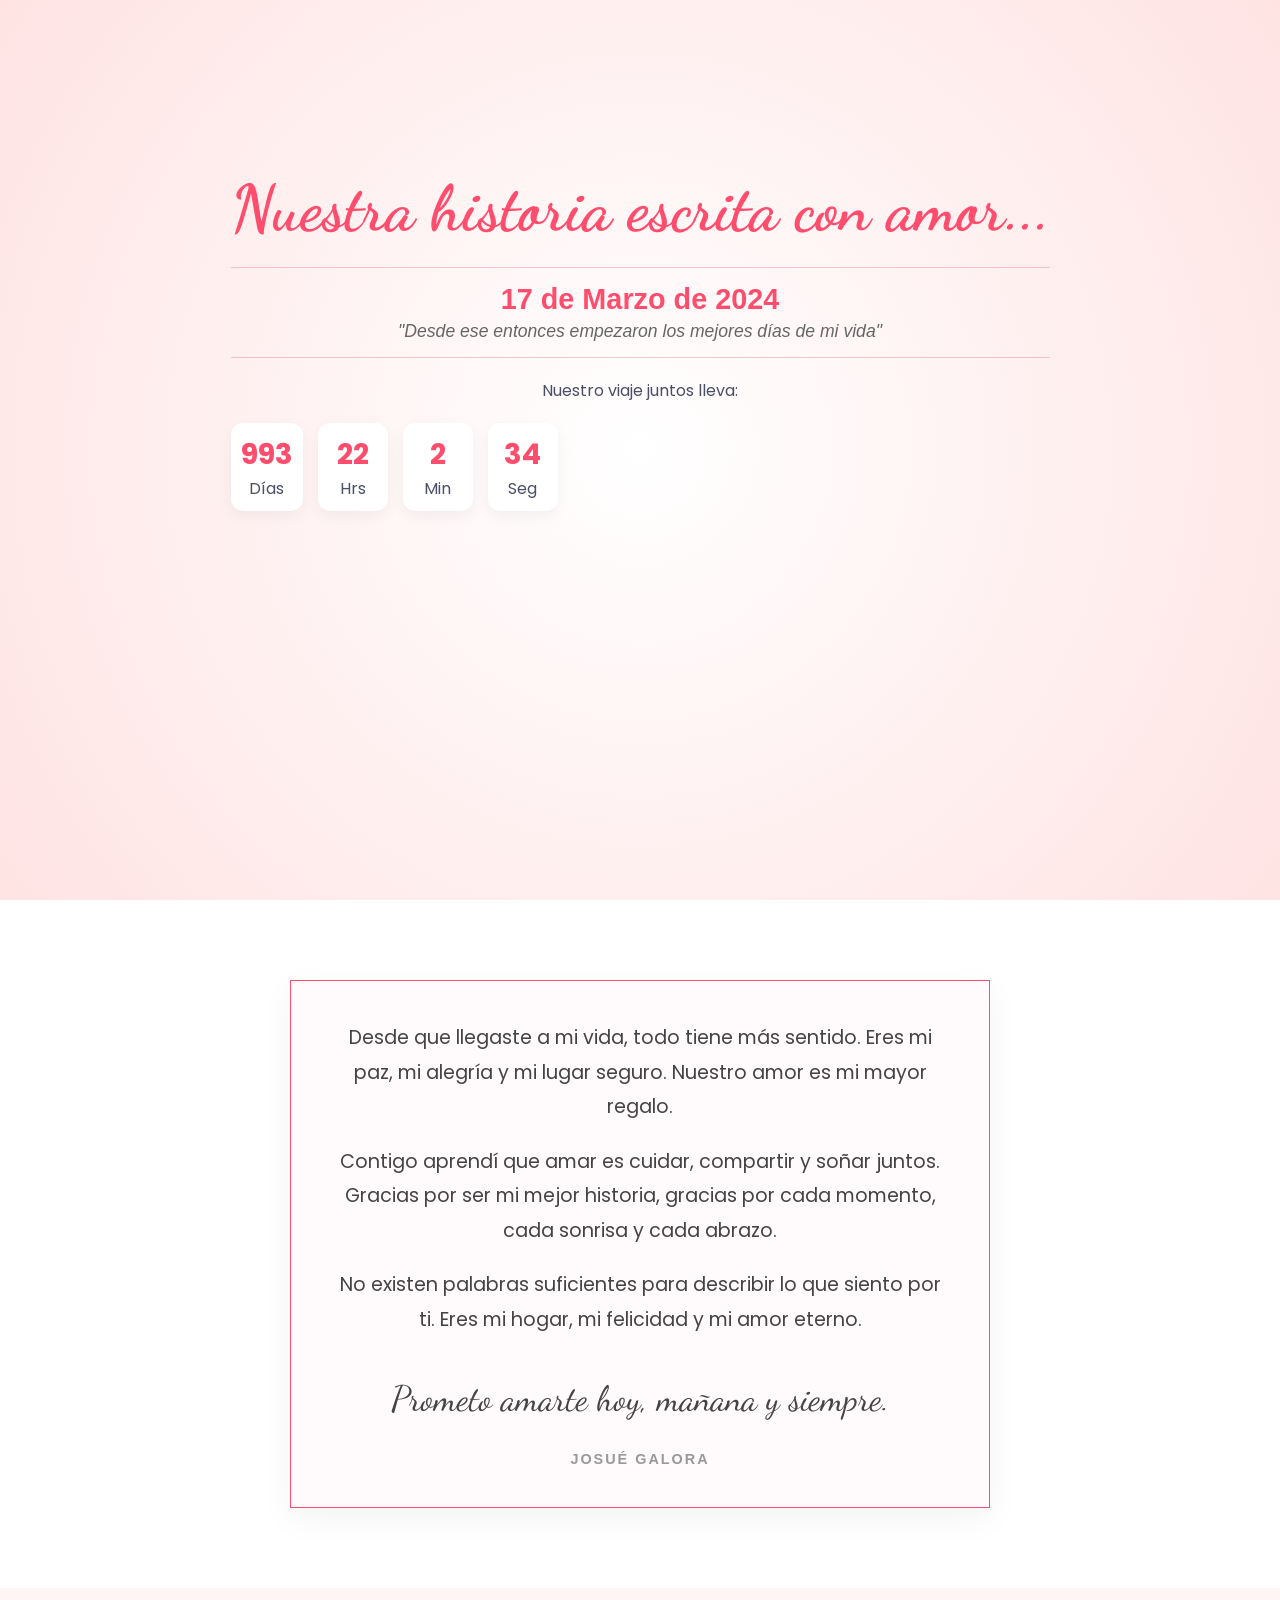
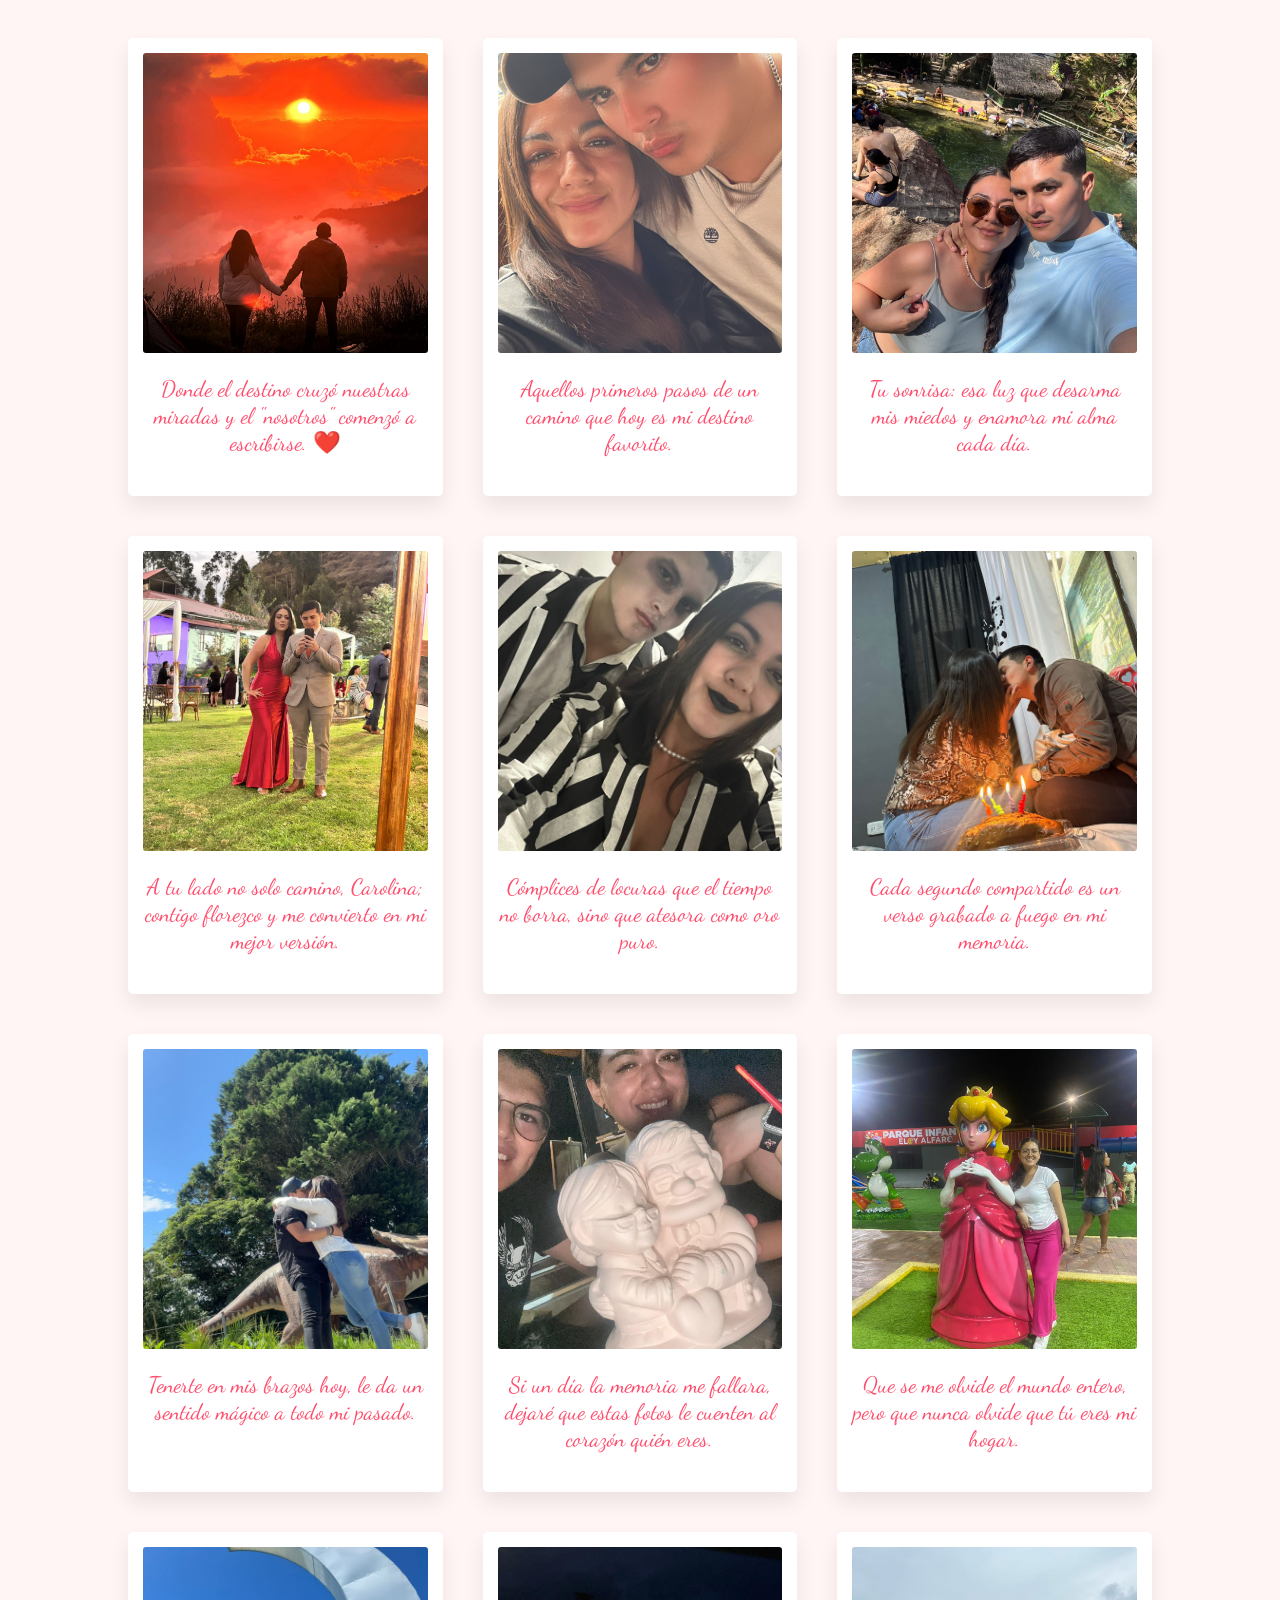
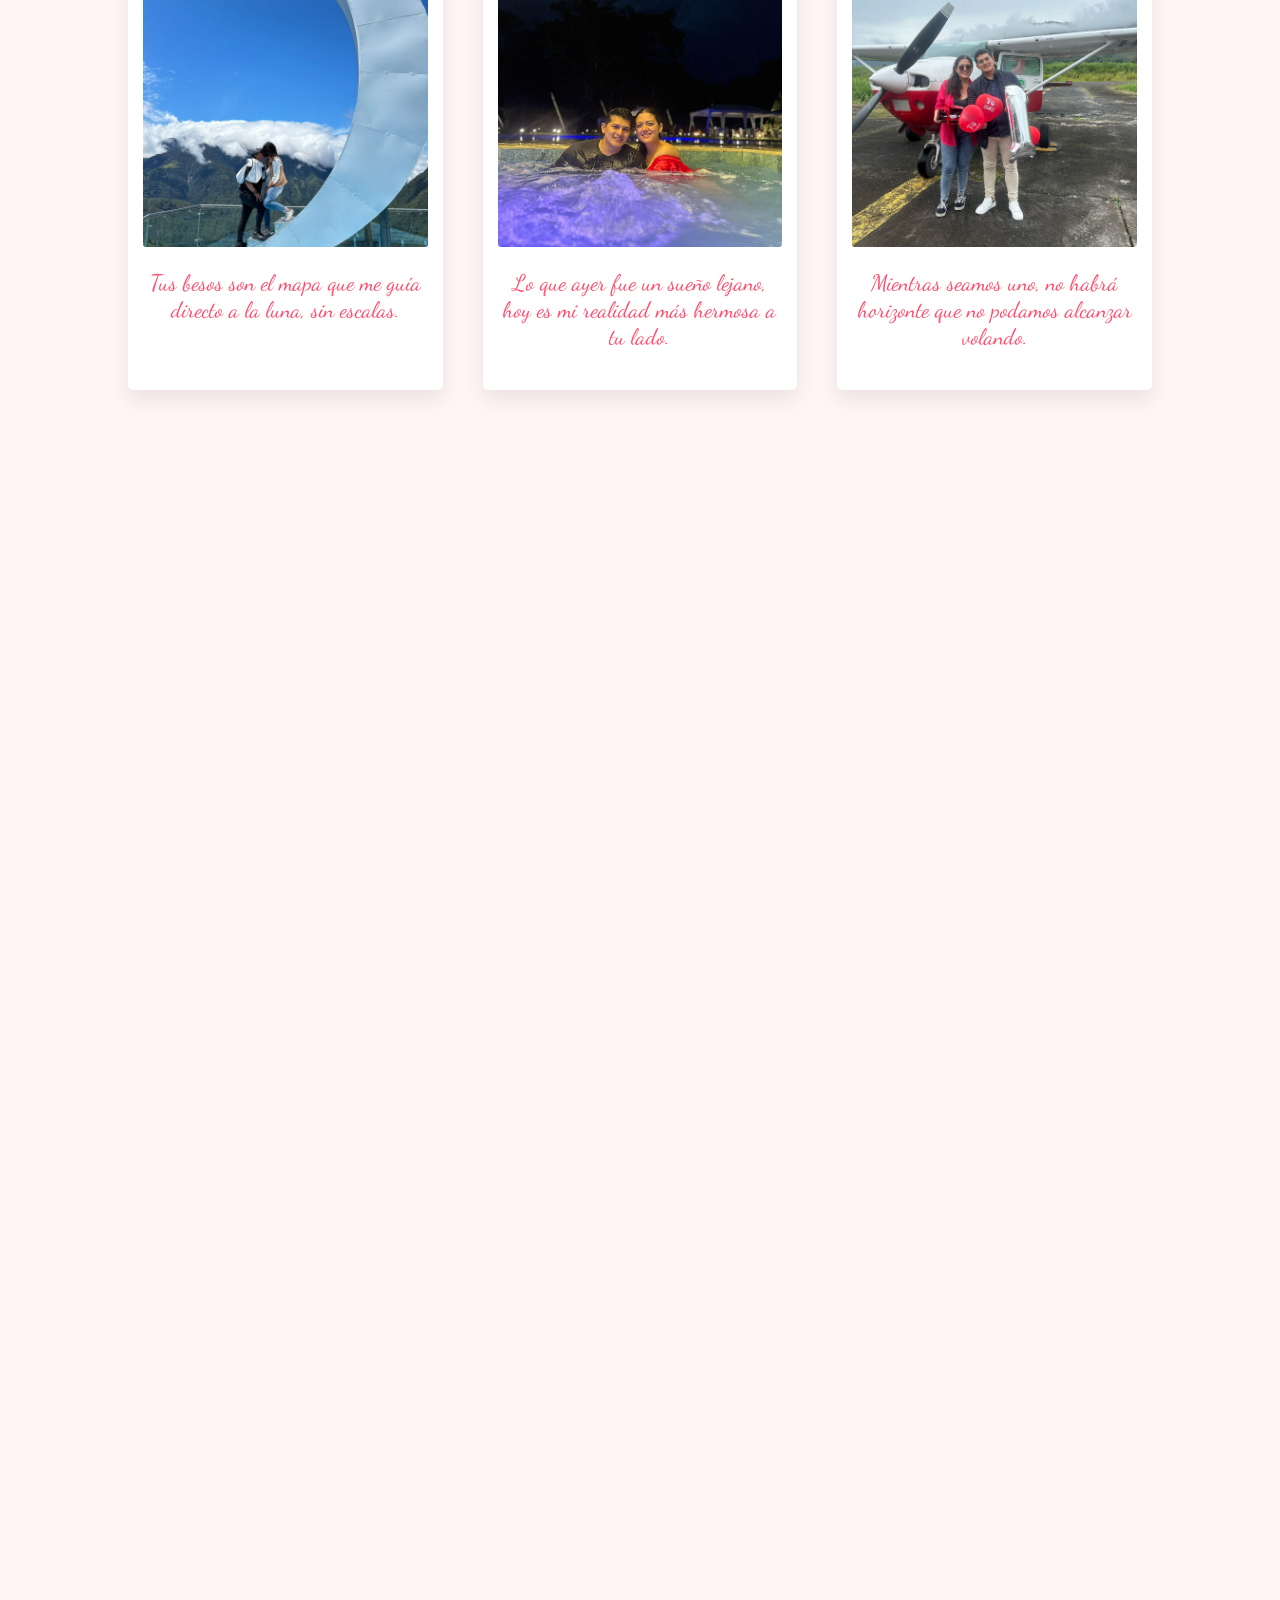
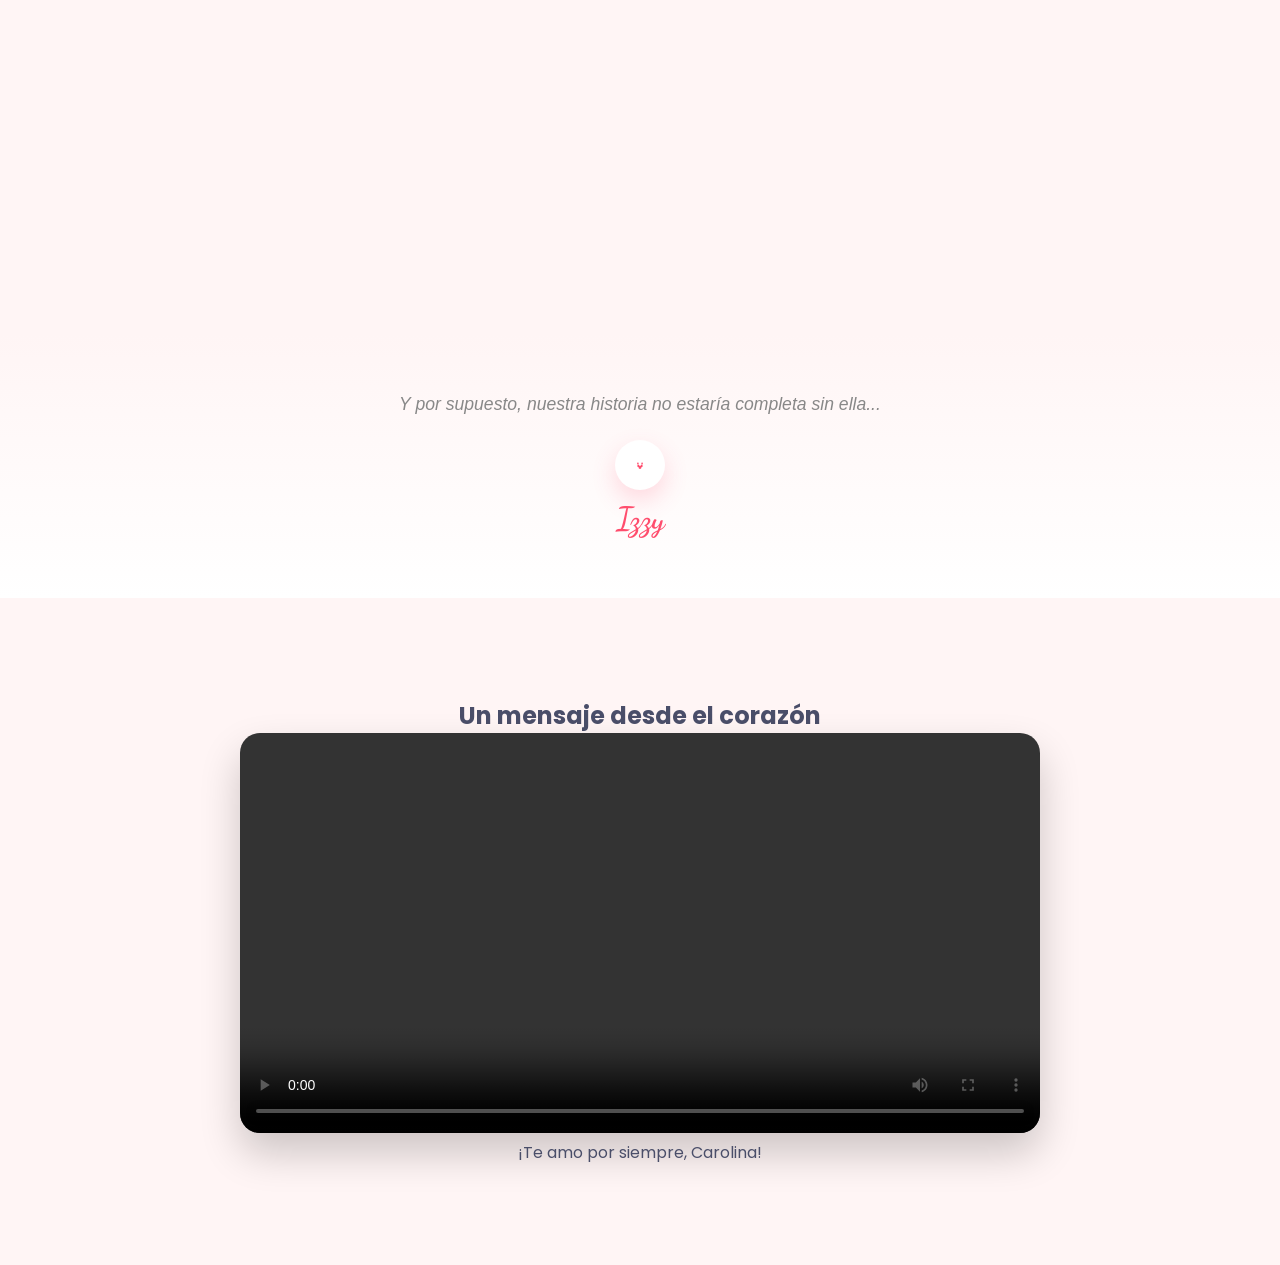
==== commit ad3fbb12: "Update index.html video2" ====
--- a/index.html
+++ b/index.html
@@ -65,7 +65,7 @@
         <h2>Un mensaje desde el corazón</h2>
         <div class="video-box">
             <video controls>
-                <source src="images/nuestro-video.mp4" type="video/mp4">
+                <source src="images/nuestro-video2.mp4" type="video/mp4">
             </video>
         </div>
         <p class="final-tag">¡Te amo por siempre, Carolina!</p>
@@ -73,4 +73,4 @@
 
     <script src="efectos.js"></script>
 </body>
-</html>+</html>
